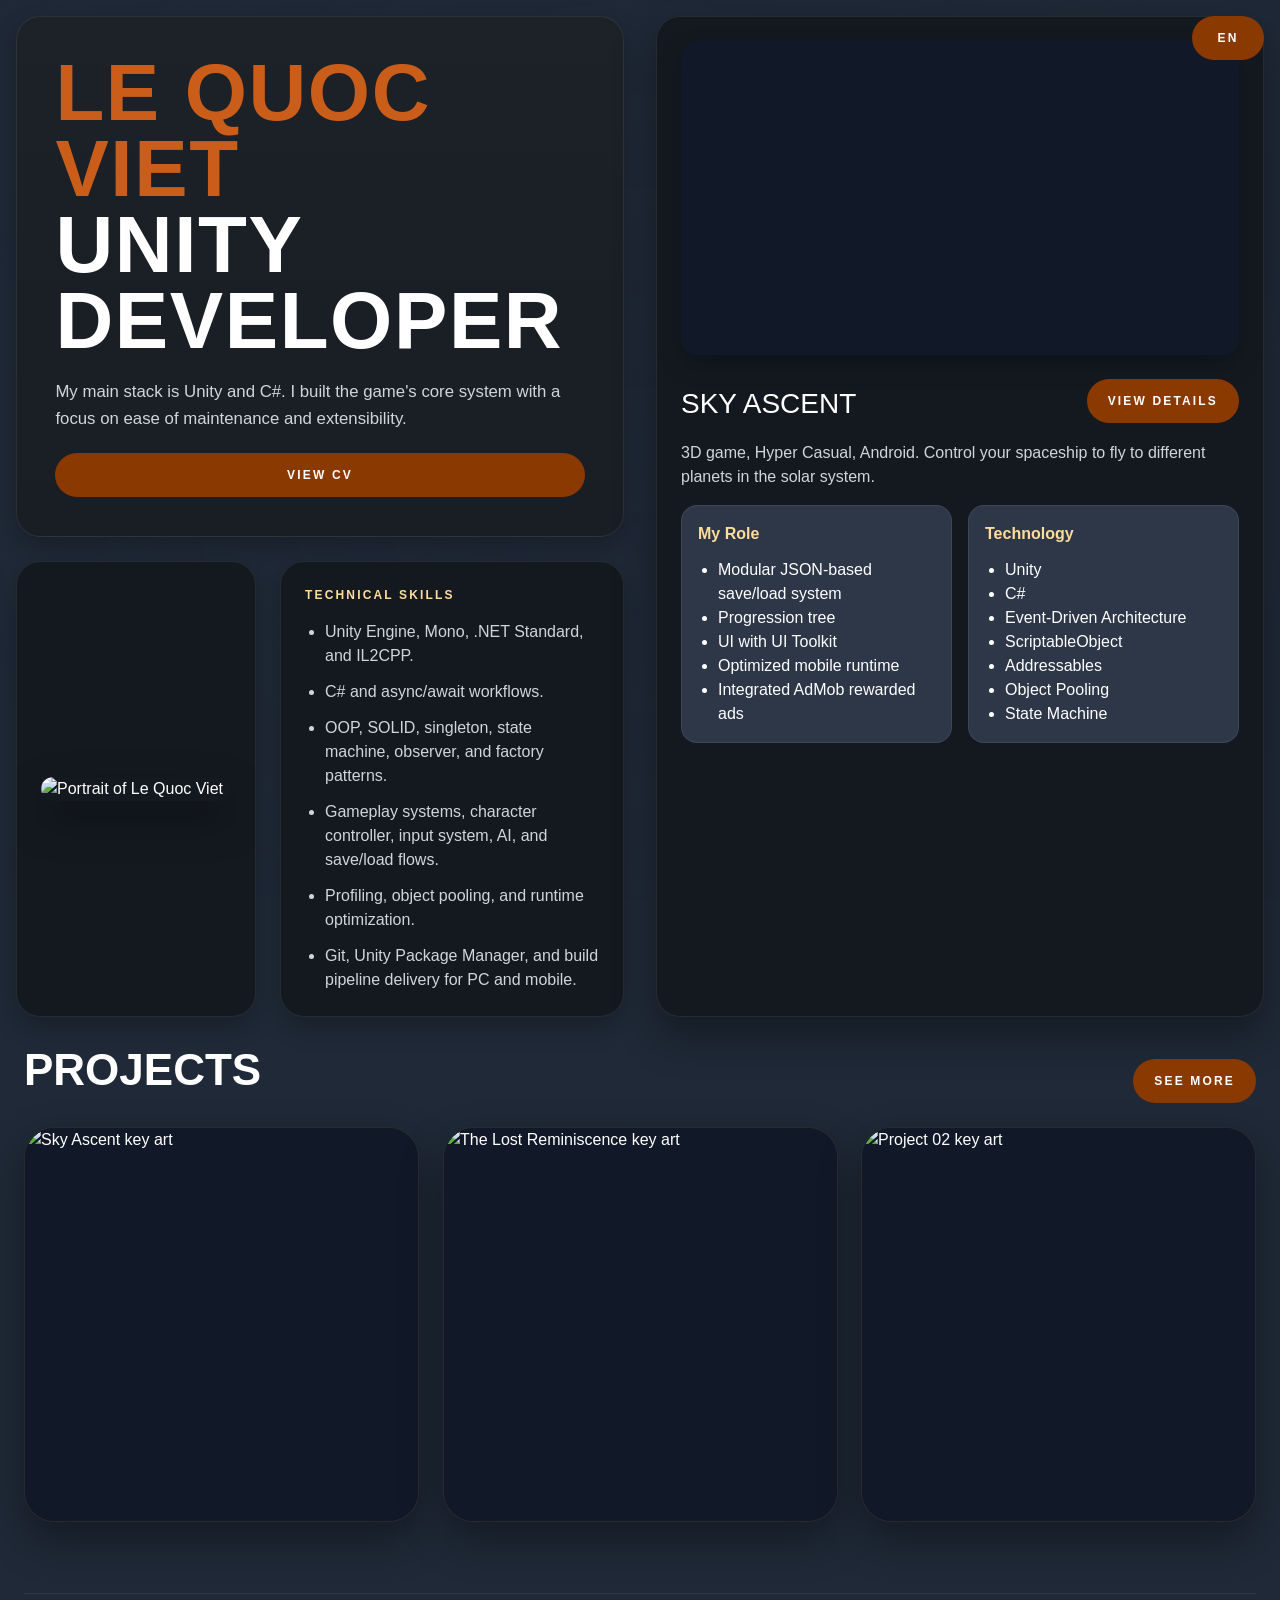
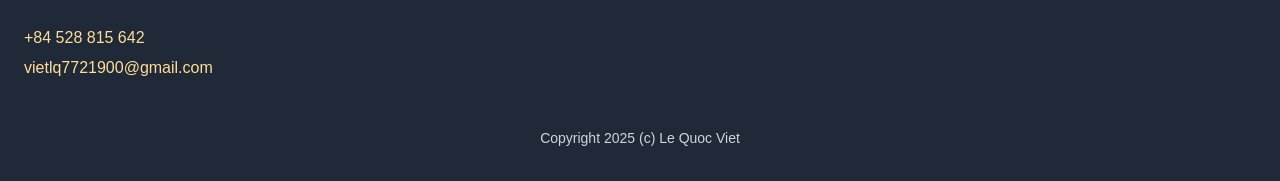
==== index.html @ c5b2049c "fix" ====
<!DOCTYPE html>
<html lang="en">
<head>
    <meta charset="UTF-8">
    <meta name="viewport" content="width=device-width, initial-scale=1.0">
    <meta
        name="description"
        content="Portfolio of Le Quoc Viet, a game developer focused on Unity gameplay systems, UI workflows, and performance optimization."
    >
    <title>Le Quoc Viet | Game Developer</title>
    <link href="./CSS/Index_css/body.css" rel="stylesheet">
    <link href="./CSS/Index_css/hero.css" rel="stylesheet">
    <link href="./CSS/Index_css/about.css" rel="stylesheet">
    <link href="./CSS/Index_css/project.css" rel="stylesheet">
    <link href="./CSS/Index_css/skill.css" rel="stylesheet">
    <script src="data/site-i18n.js" defer></script>
    <script src="data/project-data.js" defer></script>
    <script src="script.js" defer></script>
</head>
<body>
    <div class="language-switcher">
        <button
            id="language-toggle"
            class="btn-lang"
            type="button"
            data-i18n-attr="aria-label:language.switcher"
        >EN</button>
    </div>

    <main>
        <section id="hero" class="hero" aria-labelledby="hero-title">
            <div id="about" class="hero-content_1">
                <div class="hero-panel hero-panel--intro">
<!--                    <p class="section-label" data-i18n="hero.label">Portfolio</p>-->
                    <h1 id="hero-title" class="hero-title">
                        <span class="hero-name">Le Quoc Viet</span>
                        <span class="hero-role" data-i18n="hero.role">Unity Developer</span>
                    </h1>
                    <p class="hero-summary" data-i18n="about.description">Full stack game developer with Unity and C#.</p>
                    <a
                        class="btn-cv"
                        href="https://drive.google.com/file/d/1YkVPWnd_HZ5ChdLBRm-S3GAMu5Cd_nYd/view?usp=drive_link"
                        target="_blank"
                        rel="noopener noreferrer"
                        data-i18n="buttons.viewCv"
                    >
                        View CV
                    </a>
                </div>

                <div class="hero-panel hero-panel--placeholder">
                    <div class="hero-about-panel">
                        <div class="about-image">
                            <img
                                src="https://res.cloudinary.com/dfzck0syr/image/upload/v1755538359/Viet_A_01_kojxnv.jpg"
                                alt="Portrait of Le Quoc Viet"
                                class="profile-img"
                                loading="lazy"
                                data-i18n-attr="alt:about.portraitAlt"
                            >
                        </div>

                        <aside class="skills-grid" aria-labelledby="technical-skills-title">
                            <div class="skill-card">
                                <h2 id="technical-skills-title" class="skill-title" data-i18n="sections.technicalSkills">Technical Skills</h2>
                                <ul class="skill-list" data-i18n-list="about.skills"></ul>
                            </div>
                        </aside>
                    </div>
                </div>
            </div>

            <div class="hero-content_2">
                <article
                    class="featured-project"
                    aria-labelledby="featured-project-title"
                    data-project-entry
                >
                    <div class="popup-content">
                        <iframe
                            class="Preview-video"
                            title="Featured project gameplay preview"
                            src="about:blank"
                            loading="lazy"
                            allow="accelerometer; autoplay; clipboard-write; encrypted-media; gyroscope; picture-in-picture"
                            referrerpolicy="strict-origin-when-cross-origin"
                            allowfullscreen
                        ></iframe>

                        <div class="popup-content-body">
                            <div class="featured-project-heading">
                                <div>
<!--                                    <p class="section-label" data-i18n="featured.label">Featured Project</p>-->
                                    <h2 id="featured-project-title"></h2>
                                </div>
                                <button
                                    class="btn-project-detail js-open-project-popup"
                                    type="button"
                                    aria-controls="project-popup"
                                    data-i18n="buttons.viewDetails"
                                >
                                    View Details
                                </button>
                            </div>

                            <p class="featured-project-summary"></p>

                            <div class="popup-content-grid">
                                <section class="popup-content-section" aria-labelledby="featured-role-title">
                                    <h3 id="featured-role-title" data-i18n="labels.myRole">My Role</h3>
                                    <ul class="featured-project-role"></ul>
                                </section>

                                <section class="popup-content-section" aria-labelledby="featured-tech-title">
                                    <h3 id="featured-tech-title" data-i18n="labels.technology">Technology</h3>
                                    <ul class="featured-project-tech"></ul>
                                </section>
                            </div>
                        </div>
                    </div>
                </article>
            </div>
        </section>

        <section id="projects" class="projects" aria-labelledby="projects-title">
            <div class="projects-header">
                <div>
<!--                    <p class="section-label" data-i18n="sections.selectedWork">Selected Work</p>-->
                    <h2 id="projects-title" class="projects-title" data-i18n="sections.projects">Projects</h2>
                </div>
                <a class="btn-project-detail btn-see-more" href="projects.html" data-i18n="buttons.seeMore">See More</a>
            </div>

            <div class="projects-container">
                <article
                    class="project-card"
                    data-project-entry
                    data-project-id="Sky Ascent"
                    tabindex="0"
                    role="button"
                    aria-controls="project-popup"
                    aria-haspopup="dialog"
                >
                    <div class="project-card-media">
                        <img class="project-cover" src="" alt="" loading="lazy">
                    </div>

                    <div class="project-card-content">
                        <h3 class="project-name"></h3>
                        <p class="project-description"></p>
                    </div>
                </article>

                <article
                        class="project-card"
                        data-project-entry
                        data-project-id="the-lost-reminiscence"
                        tabindex="0"
                        role="button"
                        aria-controls="project-popup"
                        aria-haspopup="dialog"
                >
                    <div class="project-card-media">
                        <img class="project-cover" src="" alt="" loading="lazy">
                    </div>

                    <div class="project-card-content">
                        <h3 class="project-name"></h3>
                        <p class="project-description"></p>
                    </div>
                </article>
                
                <article
                    class="project-card"
                    data-project-entry
                    data-project-id="project-02"
                    tabindex="0"
                    role="button"
                    aria-controls="project-popup"
                    aria-haspopup="dialog"
                >
                    <div class="project-card-media">
                        <img class="project-cover" src="" alt="" loading="lazy">
                    </div>

                    <div class="project-card-content">
                        <h3 class="project-name"></h3>
                        <p class="project-description"></p>
                    </div>
                </article>
            </div>
        </section>

    </main>

    <div id="project-popup" class="popup-overlay" hidden>
        <div class="popup-box" role="dialog" aria-modal="true" aria-hidden="true" aria-labelledby="popup-title">
            <div class="popup-header">
                <div>
<!--                    <p class="popup-kicker">Game View</p>-->
                    <h2 id="popup-title" class="popup-title" data-i18n="popup.title">Project Details</h2>
                </div>
                <div class="popup-actions">
                    <button
                        class="btn-close"
                        type="button"
                        aria-label="Close project details"
                        data-i18n-attr="aria-label:popup.closeLabel"
                    >&times;</button>
                </div>
            </div>

            <div class="popup-layout">
                <section class="popup-main">
                    <div class="popup-stage">
                        <div class="popup-video-wrapper">
                            <iframe
                                class="popup-video"
                                title="Project gameplay preview"
                                src="about:blank"
                                allow="autoplay; encrypted-media; picture-in-picture"
                                referrerpolicy="strict-origin-when-cross-origin"
                                allowfullscreen
                            ></iframe>
                        </div>
                        <img class="popup-stage-image" src="" alt="" hidden>
                    </div>

                    <div
                        class="popup-thumbnails"
                        aria-label="Project media gallery"
                        data-i18n-attr="aria-label:popup.galleryLabel"
                    ></div>

                    <div class="popup-info">
                        <section class="info-box" aria-labelledby="popup-description-title">
                            <h3 id="popup-description-title" data-i18n="labels.overview">OVERVIEW</h3>
                            <p class="popup-desc"></p>
                        </section>

                        <section class="info-box" aria-labelledby="popup-technical-title">
                            <h3 id="popup-technical-title" data-i18n="labels.technology">TECHNOLOGY</h3>
                            <ul class="popup-tech"></ul>
                        </section>

                        <section class="info-box" aria-labelledby="popup-role-title">
                            <h3 id="popup-role-title" data-i18n="labels.myRole">MY ROLE</h3>
                            <ul class="popup-role"></ul>
                        </section>
                    </div>
                </section>

                <aside class="popup-sidebar">
<!--                    <img class="popup-cover" src="" alt="">-->
                    <p class="popup-summary"></p>

                    <dl class="popup-meta">
                        <div class="popup-meta-row" data-meta-row="review">
                            <dt data-i18n="labels.review">Review</dt>
                            <dd class="popup-review"></dd>
                        </div>
                        <div class="popup-meta-row" data-meta-row="release">
                            <dt data-i18n="labels.release">Release</dt>
                            <dd class="popup-release"></dd>
                        </div>
                        <div class="popup-meta-row" data-meta-row="developer">
                            <dt data-i18n="labels.developer">Developer</dt>
                            <dd class="popup-developer"></dd>
                        </div>
                        <div class="popup-meta-row" data-meta-row="publisher">
                            <dt data-i18n="labels.publisher">Publisher</dt>
                            <dd class="popup-publisher"></dd>
                        </div>
                    </dl>

                    <div class="popup-tags-block">
                        <p class="popup-tags-title" data-i18n="labels.popularTags">Popular Tags</p>
                        <div class="popup-tags"></div>
                    </div>

                    <div class="popup-links">
                        <a
                            class="btn-github popup-github-link"
                            href=""
                            target="_blank"
                            rel="noopener noreferrer"
                            data-i18n="buttons.github"
                        >GitHub</a>
                        <a
                            class="btn-download popup-download-link"
                            href=""
                            target="_blank"
                            rel="noopener noreferrer"
                            data-i18n="buttons.download"
                            hidden
                        >Download</a>
                    </div>
                </aside>
            </div>
        </div>
    </div>

    <footer id="footer" class="footer">
        <div class="footer-inner">
            <div class="footer-contact">
<!--                <h2 class="footer-title" data-i18n="sections.contact">Contact</h2>-->
                <a class="footer-link" href="tel:+84528815642">+84 528 815 642</a>
<!--                <p class="footer-info" data-i18n="footer.country">Viet Nam</p>-->
                <a class="footer-link" href="mailto:vietlq7721900@gmail.com">vietlq7721900@gmail.com</a>
            </div>

            <nav class="footer-links" aria-label="Footer links">
<!--                <a class="footer-link" href="#about" data-i18n="footer.about">About</a>-->
<!--                <a class="footer-link" href="#projects" data-i18n="footer.projects">Projects</a>-->
<!--                <a class="footer-link" href="mailto:vietlq7721900@gmail.com" data-i18n="footer.email">Email</a>-->
            </nav>
        </div>
    </footer>

    <div class="copyright" data-i18n="footer.copyright">Copyright 2025 (c) Le Quoc Viet</div>
</body>
</html>
---- CSS/Index_css/body.css ----
:root {
  --bg: #1f2937;
  --surface: #141920;
  --surface-elevated: #2d3748;
  --surface-border: rgba(255, 255, 255, 0.08);
  --text: #ffffff;
  --muted: #d1d5db;
  --accent: #c95d19;
  --accent-strong: #8a3900;
  --accent-soft: #ffdd99;
  --shadow-lg: 0 18px 40px rgba(0, 0, 0, 0.35);
  --shadow-sm: 0 10px 24px rgba(0, 0, 0, 0.22);
  --radius-lg: 24px;
  --radius-md: 16px;
  --max-width: 1920px;
}

*,
*::before,
*::after {
  box-sizing: border-box;
}

html {
  scroll-behavior: smooth;
}

body {
  position: relative;
  isolation: isolate;
  margin: 0;
  min-height: 100vh;
  background-color: var(--bg);
  color: var(--text);
  font-family: Arial, sans-serif;
  line-height: 1.5;
}

body::before,
body::after {
  content: "";
  position: fixed;
  inset: 0;
  pointer-events: none;
}

body::before {
  z-index: -2;
  background-image: url("https://res.cloudinary.com/dfzck0syr/image/upload/v1773413646/Unity_logo_animated_k2gelh.gif");
  background-repeat: no-repeat;
  background-position: center center;
  background-size: 80%;
  opacity: 0.15;
}

body::after {
  z-index: -1;
  background:
    radial-gradient(circle at center, rgba(31, 41, 55, 0.2), rgba(31, 41, 55, 0.82)),
    rgba(31, 41, 55, 0.68);
}

body.body-lock {
  overflow: hidden;
}

main {
  display: block;
}

img,
iframe {
  display: block;
  max-width: 100%;
}

a {
  color: inherit;
}

button,
a {
  font: inherit;
}

.section-label {
  margin: 0;
  color: var(--accent-soft);
  font-size: 0.75rem;
  font-weight: 700;
  letter-spacing: 0.18em;
  text-transform: uppercase;
}

.btn-cv,
.btn-project-detail,
.btn-github,
.btn-download,
.btn-lang,
.btn-close {
  display: inline-flex;
  align-items: center;
  justify-content: center;
  min-height: 44px;
  padding: 0.75rem 1.25rem;
  border: 1px solid transparent;
  border-radius: 999px;
  background-color: var(--accent-strong);
  color: var(--text);
  cursor: pointer;
  text-decoration: none;
  font-size: 0.75rem;
  font-weight: 700;
  letter-spacing: 0.18em;
  text-transform: uppercase;
  transition: background-color 0.2s ease, border-color 0.2s ease, box-shadow 0.2s ease, transform 0.2s ease;
}

.btn-close {
  min-width: 44px;
  width: 44px;
  padding: 0;
  border-radius: 50%;
  font-size: 1.25rem;
  line-height: 1;
  letter-spacing: 0;
}

.btn-cv:hover,
.btn-project-detail:hover,
.btn-github:hover,
.btn-download:hover,
.btn-lang:hover,
.btn-close:hover {
  background-color: #000000;
  box-shadow: 0 0 0 3px rgba(255, 255, 255, 0.15);
  transform: translateY(-1px);
}

.btn-cv:focus-visible,
.btn-project-detail:focus-visible,
.btn-github:focus-visible,
.btn-download:focus-visible,
.btn-lang:focus-visible,
.btn-close:focus-visible,
.footer-link:focus-visible {
  outline: none;
  box-shadow: 0 0 0 3px rgba(255, 221, 153, 0.35);
}

.language-switcher {
  position: fixed;
  top: 1rem;
  right: 1rem;
  z-index: 1200;
  display: flex;
  gap: 0.5rem;
  transition: transform 0.22s ease, opacity 0.22s ease;
}

.page-back-home {
  position: fixed;
  top: 1rem;
  left: 1rem;
  z-index: 1200;
  display: flex;
  transition: transform 0.22s ease, opacity 0.22s ease;
}

.btn-lang {
  min-width: 72px;
  padding-inline: 1rem;
}

.btn-back-home {
  min-width: auto;
  width: auto;
  padding: 0.75rem 1rem;
  font-size: 0.75rem;
  line-height: 1;
}

.utility-bar-hidden .language-switcher,
.utility-bar-hidden .page-back-home {
  opacity: 0;
  transform: translateY(-140%);
  pointer-events: none;
}

.footer {
  padding: 0 1.5rem 2rem;
}

.footer-inner {
  max-width: var(--max-width);
  margin: 0 auto;
  padding: 2rem 0 1rem;
  display: flex;
  justify-content: space-between;
  align-items: flex-start;
  gap: 2rem;
  border-top: 1px solid var(--surface-border);
}

.footer-contact {
  display: grid;
  gap: 0.35rem;
}

.footer-title {
  margin: 0 0 0.5rem;
  font-size: 1.25rem;
  text-transform: uppercase;
}

.footer-info {
  margin: 0;
  color: var(--muted);
}

.footer-links {
  display: flex;
  flex-wrap: wrap;
  gap: 1rem;
  align-items: center;
}

.footer-link {
  color: var(--accent-soft);
  text-decoration: none;
}

.footer-link:hover {
  color: var(--text);
}

.copyright {
  padding: 0 1.5rem 2rem;
  text-align: center;
  color: var(--muted);
  font-size: 0.875rem;
}

@media (max-width: 768px) {
  .language-switcher {
    top: 0.75rem;
    right: 0.75rem;
  }

  .page-back-home {
    top: 0.75rem;
    left: 0.75rem;
  }

  .btn-lang {
    min-width: 60px;
    min-height: 40px;
    padding-inline: 0.85rem;
  }

  .btn-back-home {
    min-width: 40px;
    width: auto;
    min-height: 40px;
  }

  .footer {
    padding: 0 1rem 1.5rem;
  }

  .footer-inner {
    flex-direction: column;
    gap: 1.5rem;
  }

  .footer-links {
    gap: 0.75rem;
  }

  .copyright {
    padding: 0 1rem 1.5rem;
  }
}
---- CSS/Index_css/hero.css ----
.hero {
  max-width: var(--max-width);
  margin: 0 auto;
  padding: 1rem 1rem 1rem;
  display: grid;
  grid-template-columns: repeat(2, minmax(0, 1fr));
  gap: 2rem;
  align-items: stretch;
}

.hero-content_1 {
  display: grid;
  grid-template-rows: auto minmax(0, 1fr);
  gap: 1.5rem;
  min-width: 0;
  min-height: clamp(34rem, 72vh, 48rem);
}

.hero-panel {
  display: grid;
  align-content: center;
  gap: 1.25rem;
  padding: clamp(1.5rem, 3vw, 2.5rem);
  border: 1px solid var(--surface-border);
  border-radius: var(--radius-lg);
  background:
    linear-gradient(180deg, rgba(255, 255, 255, 0.04), rgba(255, 255, 255, 0.02)),
    var(--surface);
  box-shadow: var(--shadow-sm);
}

.hero-panel--placeholder {
  display: block;
  padding: 0;
  border: 0;
  background: none;
  box-shadow: none;
  min-height: 0;
}

.hero-about-panel {
  display: grid;
  grid-template-columns: minmax(180px, 240px) minmax(0, 1fr);
  gap: 1.5rem;
  height: 100%;
}

.hero-about-panel .about-image,
.hero-about-panel .skill-card {
  height: 100%;
}

.hero-about-panel .skills-grid {
  min-width: 0;
}

.hero-about-panel .profile-img {
  width: min(100%, 220px);
}

.hero-title {
  margin: 0;
  font-size: clamp(3rem, 7vw, 5rem);
  line-height: 0.95;
  letter-spacing: 0.02em;
  text-transform: uppercase;
}


.hero-name {
  display: block;
  color: var(--accent);
}

.hero-summary {
  margin: 0;
  max-width: none;
  color: var(--muted);
  font-size: 1.05rem;
  line-height: 1.6;
}

.hero-content_2 {
  display: flex;
  min-width: 0;
}

.featured-project {
  width: 100%;
  overflow: hidden;
  border: 1px solid var(--surface-border);
  border-radius: var(--radius-lg);
  background-color: var(--surface);
  box-shadow: var(--shadow-lg);
}

.page-content_01 {
  
  margin: 0;
  aspect-ratio: 16 / 10;
  background-color: #111827;
}

.page-content_01-image {
  width: 100%;
  height: 100%;
  object-fit: cover;
}

.popup-content {
  display: grid;
  gap: 1.5rem;
  padding: 1.5rem;
}

.Preview-video,
.featured-project-cover {
  width: 100%;
  aspect-ratio: 16 / 9;
}

.Preview-video {
  border: 0;
  border-radius: var(--radius-md);
  box-shadow: var(--shadow-sm);
  background-color: #111827;
}

.featured-project-cover {
  object-fit: cover;
  border-radius: var(--radius-md);
  box-shadow: var(--shadow-sm);
  background-color: #111827;
}

.popup-content-body {
  display: grid;
  gap: 1rem;
}

.featured-project-heading {
  display: flex;
  justify-content: space-between;
  align-items: flex-start;
  gap: 1rem;
}

.popup-content-body h2 {
  margin: 0.25rem 0 0;
  font-size: 1.75rem;
  font-weight: 400;
  color: var(--text);
  text-transform: uppercase;
}

.popup-content-body > p {
  margin: 0;
  color: var(--muted);
}

.popup-content-grid {
  display: grid;
  grid-template-columns: repeat(2, minmax(0, 1fr));
  gap: 1rem;
}

.popup-content-section {
  display: grid;
  gap: 0.75rem;
  padding: 1rem;
  border: 1px solid var(--surface-border);
  border-radius: var(--radius-md);
  background-color: var(--surface-elevated);
}

.popup-content-section h3 {
  margin: 0;
  color: var(--accent-soft);
  font-size: 1rem;
}

.popup-content-section ul {
  margin: 0;
  padding-left: 1.25rem;
}

.popup-content-section li {
  margin: 0;
}

@media (max-width: 960px) {
  .hero {
    grid-template-columns: 1fr;
    padding-top: 3rem;
  }

  .hero-content_1 {
    min-height: clamp(30rem, 65vh, 42rem);
  }

  .hero-about-panel {
    grid-template-columns: minmax(180px, 240px) minmax(0, 1fr);
  }

  .popup-content-grid {
    grid-template-columns: 1fr;
  }

  .featured-project-heading {
    flex-direction: column;
    align-items: flex-start;
  }
}

@media (max-width: 640px) {
  .hero {
    padding: 2.5rem 1rem 2rem;
  }

  .hero-content_1 {
    grid-template-rows: auto auto;
    min-height: auto;
  }

  .hero-about-panel {
    grid-template-columns: 1fr;
  }

  .hero-about-panel .about-image {
    min-height: 0;
  }

  .hero-panel {
    padding: 1.5rem;
  }

  .hero-title {
    font-size: clamp(2.5rem, 12vw, 3.75rem);
  }

  .popup-content {
    padding: 1rem;
  }
}
---- CSS/Index_css/about.css ----
.about {
  padding: 0 1.5rem 4rem;
}

.about-container {
  max-width: var(--max-width);
  margin: 0 auto;
  display: grid;
  grid-template-columns: minmax(0, 1.2fr) minmax(260px, 340px) minmax(280px, 360px);
  gap: 2rem;
  align-items: stretch;
}

.about-text,
.about-image {
  display: grid;
  gap: 1rem;
  padding: 1.5rem;
  border: 1px solid var(--surface-border);
  border-radius: var(--radius-lg);
  background-color: var(--surface);
  box-shadow: var(--shadow-sm);
}

.about-title {
  margin: 0;
  font-size: clamp(2rem, 4vw, 2.75rem);
  text-transform: uppercase;
}

.about-description {
  margin: 0;
  color: var(--muted);
  font-size: 1.05rem;
}

.about-image {
  place-items: center;
  align-content: center;
}

.profile-img {
  width: min(100%, 280px);
  max-height: 320px;
  object-fit: cover;
  border-radius: var(--radius-lg);
  box-shadow: var(--shadow-lg);
}

@media (max-width: 1050px) {
  .about-container {
    grid-template-columns: minmax(0, 1fr) minmax(260px, 320px);
  }

  .skills-grid {
    grid-column: 1 / -1;
  }
}

@media (max-width: 768px) {
  .about {
    padding: 0 1rem 3rem;
  }

  .about-container {
    grid-template-columns: 1fr;
  }
}
---- CSS/Index_css/project.css ----
.projects {
  padding: 0 1.5rem 4.5rem;
}

.projects-header {
  max-width: var(--max-width);
  margin: 0 auto 1.5rem;
  display: flex;
  justify-content: space-between;
  align-items: flex-end;
  gap: 1rem;
}

.projects-title {
  margin: 0.25rem 0 0;
  font-size: clamp(2rem, 4vw, 2.75rem);
  text-transform: uppercase;
}

.projects-container {
  max-width: var(--max-width);
  margin: 0 auto;
  display: grid;
  grid-template-columns: repeat(3, minmax(0, 1fr));
  gap: 1.5rem;
}

.project-card {
  display: flex;
  flex-direction: column;
  position: relative;
  aspect-ratio: 1 / 1;
  align-self: start;
  overflow: hidden;
  border: 1px solid var(--surface-border);
  border-radius: 30px;
  background-color: var(--surface);
  box-shadow: var(--shadow-lg);
  cursor: pointer;
  transform-origin: center center;
  backface-visibility: hidden;
  will-change: transform, box-shadow;
  transition: transform 0.22s ease, box-shadow 0.22s ease, border-color 0.22s ease;
}

.project-card:hover,
.project-card:focus-visible,
.project-card:focus-within {
  z-index: 2;
  transform: translateY(-6px) scale(1.02);
  border-color: rgba(255, 255, 255, 0.2);
  box-shadow:
    0 22px 45px rgba(0, 0, 0, 0.42),
    0 0 0 1px rgba(255, 255, 255, 0.18),
    0 0 28px rgba(255, 255, 255, 0.18);
}

.project-card-media {
  flex: 1;
  min-height: 0;
  overflow: hidden;
  border-radius: inherit;
  background-color: #111827;
}

.project-cover {
  display: block;
  width: 100%;
  height: 100%;
  object-fit: cover;
  border-radius: inherit;
  transition: transform 0.28s ease;
}

.project-card-content {
  display: flex;
  flex-direction: column;
  gap: 0.85rem;
  min-height: 0;
  padding: 1rem;
  flex: 1;
}

.project-name {
  margin: 0;
  font-size: clamp(1rem, 1.2vw, 1.2rem);
  color: var(--text);
  font-weight: 400;
  text-transform: uppercase;
}

.project-description {
  margin: 0;
  color: var(--muted);
  line-height: 1.45;
}

.btn-see-more {
  flex-shrink: 0;
}

.popup-overlay[hidden] {
  display: none;
}

.popup-overlay {
  position: fixed;
  inset: 0;
  z-index: 1400;
  display: grid;
  place-items: center;
  padding: 1rem;
  background:
    linear-gradient(180deg, rgba(7, 12, 18, 0.72), rgba(7, 12, 18, 0.92)),
    rgba(15, 23, 42, 0.84);
  backdrop-filter: blur(10px);
}

.popup-box {
  width: min(100%, 1280px);
  max-height: calc(100vh - 2rem);
  overflow: auto;
  padding: 1.25rem;
  border: 1px solid rgba(126, 168, 198, 0.16);
  border-radius: 22px;
  background:
    radial-gradient(circle at top left, rgba(92, 127, 163, 0.24), transparent 32%),
    linear-gradient(180deg, #213044 0%, #18212f 100%);
  box-shadow: 0 28px 60px rgba(0, 0, 0, 0.45);
}

.popup-header {
  display: flex;
  justify-content: space-between;
  align-items: center;
  gap: 1rem;
  margin-bottom: 0.5rem;
}

.popup-kicker {
  margin: 0 0 0.25rem;
  color: #6bb7ff;
  font-size: 0.72rem;
  font-weight: 700;
  letter-spacing: 0.18em;
  text-transform: uppercase;
}

.popup-title {
  margin: 0;
  color: var(--text);
  font-size: 1.75rem;
  font-weight: 400;
  text-transform: uppercase;
}

.popup-actions {
  display: flex;
  align-items: center;
  gap: 0.5rem;
}

.popup-github-link {
  align-self: flex-start;
}

.popup-links {
  display: flex;
  flex-wrap: wrap;
  gap: 0.75rem;
}

.popup-download-link {
  align-self: flex-start;
}

.popup-layout {
  display: grid;
  grid-template-columns: minmax(0, 2.25fr) minmax(300px, 0.95fr);
  grid-template-areas:
    "stage sidebar"
    "thumbnails sidebar"
    "info sidebar";
  gap: 1.25rem;
}

.popup-main {
  display: contents;
}

.popup-stage {
  grid-area: stage;
  position: relative;
  overflow: hidden;
  aspect-ratio: 16 / 9;
  border: 1px solid rgba(126, 168, 198, 0.14);
  border-radius: 14px;
  background: #0d141d;
  box-shadow: inset 0 1px 0 rgba(255, 255, 255, 0.04);
}

.popup-video-wrapper,
.popup-stage-image {
  width: 100%;
  height: 100%;
}

.popup-stage-image {
  object-fit: cover;
  background: #0d141d;
}

.popup-stage-image[hidden] {
  display: none !important;
}

.popup-video-wrapper[hidden] {
  display: none;
}

.popup-thumbnails {
  grid-area: thumbnails;
  display: grid;
  grid-auto-flow: column;
  grid-auto-columns: minmax(132px, 168px);
  gap: 0.75rem;
  overflow-x: auto;
  overflow-y: hidden;
  padding-bottom: 0.5rem;
  scrollbar-width: thin;
  scrollbar-color: rgba(73, 116, 158, 0.95) rgba(11, 20, 31, 0.45);
}

.popup-thumbnails::-webkit-scrollbar {
  height: 10px;
}

.popup-thumbnails::-webkit-scrollbar-track {
  background: rgba(11, 20, 31, 0.45);
  border-radius: 999px;
}

.popup-thumbnails::-webkit-scrollbar-thumb {
  background: linear-gradient(180deg, rgba(73, 116, 158, 0.98), rgba(45, 77, 110, 0.98));
  border-radius: 999px;
}

.popup-thumbnail {
  position: relative;
  overflow: hidden;
  aspect-ratio: 16 / 9;
  min-height: 0;
  padding: 0;
  border: 1px solid rgba(126, 168, 198, 0.14);
  border-radius: 10px;
  background: #111b26;
  cursor: pointer;
  text-align: left;
  transition: transform 0.2s ease, border-color 0.2s ease, box-shadow 0.2s ease;
}

.popup-thumbnail:hover,
.popup-thumbnail.is-active {
  transform: translateY(-2px);
  border-color: rgba(107, 183, 255, 0.5);
  box-shadow: 0 10px 24px rgba(0, 0, 0, 0.3);
}

.popup-thumbnail img {
  width: 100%;
  height: 100%;
  object-fit: cover;
  opacity: 0.78;
}

.popup-info {
  grid-area: info;
  display: grid;
  grid-template-columns: repeat(3, minmax(0, 1fr));
  gap: 1rem;
}

.info-box {
  display: grid;
  gap: 0.75rem;
  padding: 1rem;
  border: 1px solid rgba(126, 168, 198, 0.14);
  border-radius: 14px;
  background: linear-gradient(180deg, rgba(8, 15, 23, 0.34), rgba(8, 15, 23, 0.62));
}

.info-box h3 {
  margin: 0;
  color: var(--accent-soft);
  font-size: 0.75rem;
  font-weight: 700;
  letter-spacing: 0.18em;
  text-transform: uppercase;
}

.info-box p {
  margin: 0;
  color: var(--muted);
  font-size: 1.05rem;
}

.info-box ul {
  margin: 0;
  padding-left: 1.1rem;
  display: grid;
  gap: 0.45rem;
  color: var(--muted);
}

.popup-sidebar {
  grid-area: sidebar;
  display: grid;
  align-content: start;
  gap: 1rem;
  padding: 0.25rem;
  min-width: 0;
}

.popup-cover {
  width: 100%;
  aspect-ratio: 16 / 9;
  object-fit: cover;
  border: 1px solid rgba(126, 168, 198, 0.14);
  border-radius: 12px;
  background: #0d141d;
}

.popup-summary {
  margin: 0;
  color: var(--muted);
  font-size: 1.05rem;
  line-height: 1.45;
}

.popup-meta {
  display: grid;
  gap: 0.65rem;
  margin: 0;
  padding: 1rem;
  border: 1px solid rgba(126, 168, 198, 0.14);
  border-radius: 14px;
  background: linear-gradient(180deg, rgba(8, 15, 23, 0.3), rgba(8, 15, 23, 0.58));
}

.popup-meta-row {
  display: grid;
  grid-template-columns: 92px 1fr;
  gap: 0.75rem;
  align-items: start;
}

.popup-meta-row dt {
  margin: 0;
  color: var(--accent-soft);
  font-size: 0.75rem;
  font-weight: 700;
  letter-spacing: 0.18em;
  text-transform: uppercase;
}

.popup-meta-row dd {
  margin: 0;
  color: var(--muted);
  font-weight: 400;
}

.popup-tags-block {
  display: grid;
  gap: 0.75rem;
}

.popup-tags-title {
  margin: 0;
  color: var(--accent-soft);
  font-size: 0.75rem;
  font-weight: 700;
  letter-spacing: 0.18em;
  text-transform: uppercase;
}

.popup-tags {
  display: flex;
  flex-wrap: wrap;
  gap: 0.5rem;
}

.popup-tag {
  padding: 0.35rem 0.65rem;
  border: 1px solid var(--surface-border);
  border-radius: 999px;
  background: var(--surface-elevated);
  color: var(--accent-soft);
  font-size: 0.875rem;
}

.popup-video {
  width: 100%;
  height: 100%;
  border: 0;
}

@media (max-width: 1024px) {
  .projects-container {
    grid-template-columns: repeat(2, minmax(0, 1fr));
  }

  .popup-layout {
    grid-template-columns: 1fr;
    grid-template-areas:
      "stage"
      "thumbnails"
      "sidebar"
      "info";
  }

  .popup-info {
    grid-template-columns: 1fr;
  }
}

@media (max-width: 768px) {
  .projects {
    padding: 0 1rem 4rem;
  }

  .projects-header {
    flex-direction: column;
    align-items: flex-start;
  }

  .projects-container {
    grid-template-columns: 1fr;
  }

  .project-card {
    aspect-ratio: auto;
    transform: none;
  }

  .project-card-media {
    aspect-ratio: 16 / 9;
    flex: 0 0 auto;
  }

  .popup-box {
    padding: 1rem;
  }

  .popup-header {
    flex-direction: column;
    align-items: flex-start;
  }

  .popup-actions {
    align-self: flex-end;
  }

  .popup-thumbnails {
    grid-auto-columns: minmax(132px, 160px);
  }

  .popup-thumbnail {
    min-height: 0;
  }

  .popup-meta-row {
    grid-template-columns: 1fr;
    gap: 0.2rem;
  }
}

@media (hover: hover) {
  .project-card-content {
    position: absolute;
    inset: 0;
    z-index: 1;
    justify-content: flex-end;
    padding: 1.25rem;
    background:
      linear-gradient(180deg, rgba(7, 12, 18, 0.02), rgba(7, 12, 18, 0.14) 40%, rgba(7, 12, 18, 0.94) 100%);
    opacity: 0;
    transform: translateY(1rem);
    pointer-events: none;
    transition: opacity 0.22s ease, transform 0.22s ease;
  }

  .project-card:hover .project-card-content,
  .project-card:focus-visible .project-card-content,
  .project-card:focus-within .project-card-content {
    opacity: 1;
    transform: translateY(0);
    pointer-events: auto;
  }

  .project-card:hover .project-cover,
  .project-card:focus-visible .project-cover,
  .project-card:focus-within .project-cover {
    transform: scale(1.04);
  }
}
---- CSS/Index_css/skill.css ----
.skills-grid {
  display: grid;
  gap: 1rem;
}

.skill-card {
  display: grid;
  align-content: start;
  gap: 1rem;
  padding: 1.5rem;
  border: 1px solid var(--surface-border);
  border-radius: var(--radius-lg);
  background-color: var(--surface);
  box-shadow: var(--shadow-sm);
}

.skill-title {
  margin: 0;
  color: var(--accent-soft);
  font-size: 0.75rem;
  font-weight: 700;
  letter-spacing: 0.18em;
  text-transform: uppercase;
}

.skill-list {
  margin: 0;
  padding-left: 1.25rem;
  display: grid;
  gap: 0.75rem;
}

.skill-list li {
  color: var(--muted);
}
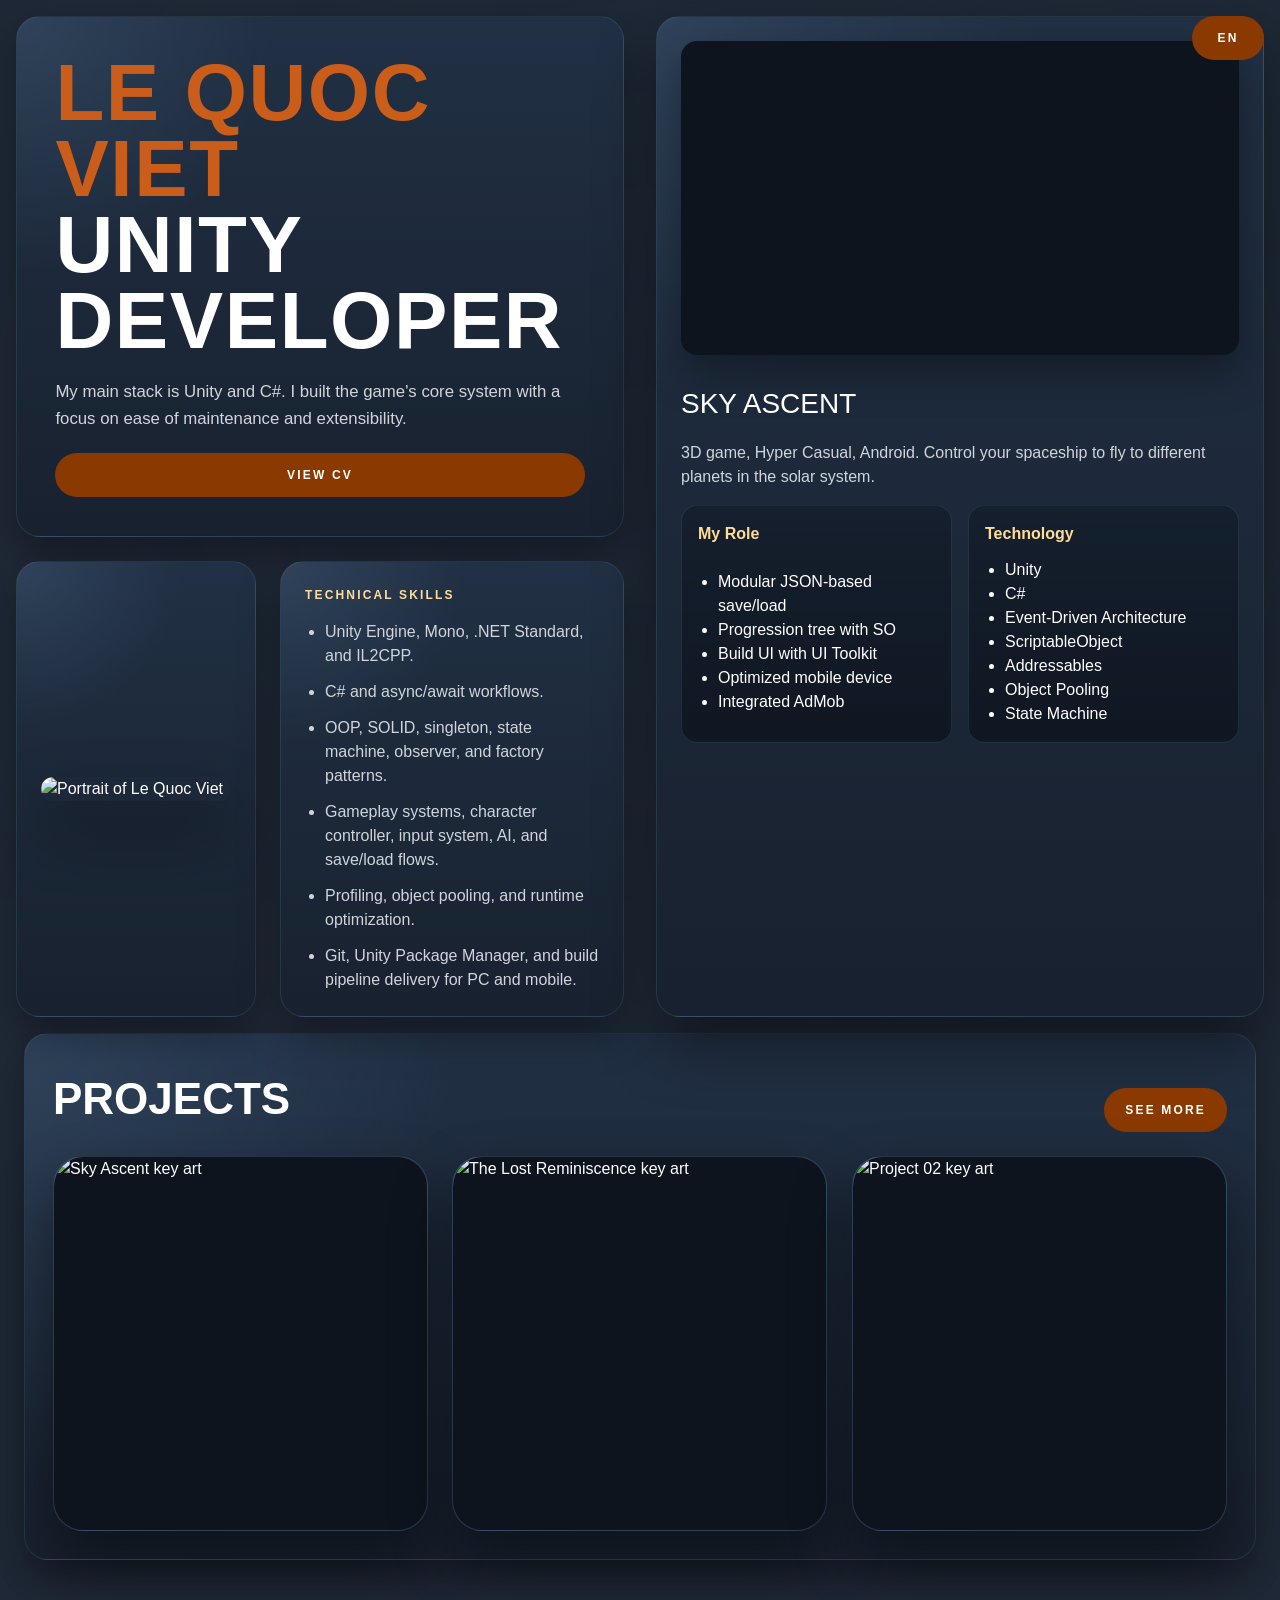
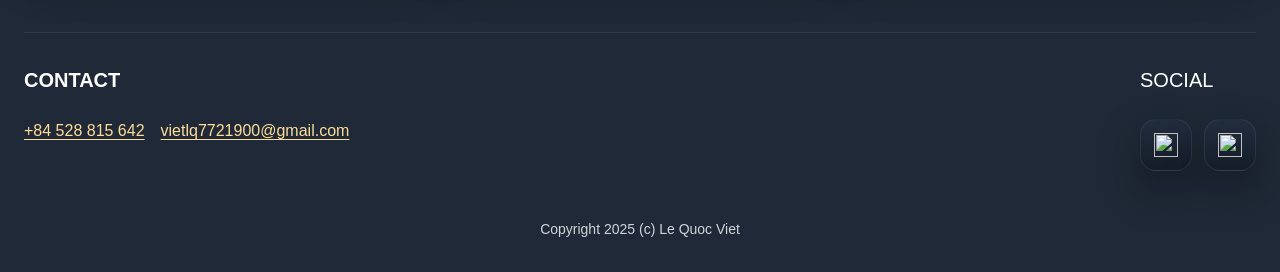
==== commit 9813b81f: "FIX" ====
--- a/index.html
+++ b/index.html
@@ -15,6 +15,7 @@
     <link href="./CSS/Index_css/skill.css" rel="stylesheet">
     <script src="data/site-i18n.js" defer></script>
     <script src="data/project-data.js" defer></script>
+    <script src="data/footer-links.js" defer></script>
     <script src="script.js" defer></script>
 </head>
 <body>
@@ -23,6 +24,7 @@
             id="language-toggle"
             class="btn-lang"
             type="button"
+            data-language-toggle
             data-i18n-attr="aria-label:language.switcher"
         >EN</button>
     </div>
@@ -75,6 +77,10 @@
                     class="featured-project"
                     aria-labelledby="featured-project-title"
                     data-project-entry
+                    tabindex="0"
+                    role="button"
+                    aria-controls="project-popup"
+                    aria-haspopup="dialog"
                 >
                     <div class="popup-content">
                         <iframe
@@ -93,14 +99,6 @@
 <!--                                    <p class="section-label" data-i18n="featured.label">Featured Project</p>-->
                                     <h2 id="featured-project-title"></h2>
                                 </div>
-                                <button
-                                    class="btn-project-detail js-open-project-popup"
-                                    type="button"
-                                    aria-controls="project-popup"
-                                    data-i18n="buttons.viewDetails"
-                                >
-                                    View Details
-                                </button>
                             </div>
 
                             <p class="featured-project-summary"></p>
@@ -123,35 +121,36 @@
         </section>
 
         <section id="projects" class="projects" aria-labelledby="projects-title">
-            <div class="projects-header">
-                <div>
+            <div class="projects-shell">
+                <div class="projects-header">
+                    <div>
 <!--                    <p class="section-label" data-i18n="sections.selectedWork">Selected Work</p>-->
-                    <h2 id="projects-title" class="projects-title" data-i18n="sections.projects">Projects</h2>
-                </div>
-                <a class="btn-project-detail btn-see-more" href="projects.html" data-i18n="buttons.seeMore">See More</a>
-            </div>
-
-            <div class="projects-container">
-                <article
-                    class="project-card"
-                    data-project-entry
-                    data-project-id="Sky Ascent"
-                    tabindex="0"
-                    role="button"
-                    aria-controls="project-popup"
-                    aria-haspopup="dialog"
-                >
-                    <div class="project-card-media">
-                        <img class="project-cover" src="" alt="" loading="lazy">
-                    </div>
-
-                    <div class="project-card-content">
-                        <h3 class="project-name"></h3>
-                        <p class="project-description"></p>
-                    </div>
-                </article>
-
-                <article
+                        <h2 id="projects-title" class="projects-title" data-i18n="sections.projects">Projects</h2>
+                    </div>
+                    <a class="btn-project-detail btn-see-more" href="projects.html" data-i18n="buttons.seeMore">See More</a>
+                </div>
+
+                <div class="projects-container">
+                    <article
+                        class="project-card"
+                        data-project-entry
+                        data-project-id="Sky Ascent"
+                        tabindex="0"
+                        role="button"
+                        aria-controls="project-popup"
+                        aria-haspopup="dialog"
+                    >
+                        <div class="project-card-media">
+                            <img class="project-cover" src="" alt="" loading="lazy">
+                        </div>
+
+                        <div class="project-card-content">
+                            <h3 class="project-name"></h3>
+                            <p class="project-description"></p>
+                        </div>
+                    </article>
+
+                    <article
                         class="project-card"
                         data-project-entry
                         data-project-id="the-lost-reminiscence"
@@ -159,35 +158,36 @@
                         role="button"
                         aria-controls="project-popup"
                         aria-haspopup="dialog"
-                >
-                    <div class="project-card-media">
-                        <img class="project-cover" src="" alt="" loading="lazy">
-                    </div>
-
-                    <div class="project-card-content">
-                        <h3 class="project-name"></h3>
-                        <p class="project-description"></p>
-                    </div>
-                </article>
-                
-                <article
-                    class="project-card"
-                    data-project-entry
-                    data-project-id="project-02"
-                    tabindex="0"
-                    role="button"
-                    aria-controls="project-popup"
-                    aria-haspopup="dialog"
-                >
-                    <div class="project-card-media">
-                        <img class="project-cover" src="" alt="" loading="lazy">
-                    </div>
-
-                    <div class="project-card-content">
-                        <h3 class="project-name"></h3>
-                        <p class="project-description"></p>
-                    </div>
-                </article>
+                    >
+                        <div class="project-card-media">
+                            <img class="project-cover" src="" alt="" loading="lazy">
+                        </div>
+
+                        <div class="project-card-content">
+                            <h3 class="project-name"></h3>
+                            <p class="project-description"></p>
+                        </div>
+                    </article>
+
+                    <article
+                        class="project-card"
+                        data-project-entry
+                        data-project-id="project-02"
+                        tabindex="0"
+                        role="button"
+                        aria-controls="project-popup"
+                        aria-haspopup="dialog"
+                    >
+                        <div class="project-card-media">
+                            <img class="project-cover" src="" alt="" loading="lazy">
+                        </div>
+
+                        <div class="project-card-content">
+                            <h3 class="project-name"></h3>
+                            <p class="project-description"></p>
+                        </div>
+                    </article>
+                </div>
             </div>
         </section>
 
@@ -201,6 +201,12 @@
                     <h2 id="popup-title" class="popup-title" data-i18n="popup.title">Project Details</h2>
                 </div>
                 <div class="popup-actions">
+                    <button
+                        class="btn-lang popup-language-toggle"
+                        type="button"
+                        data-language-toggle
+                        data-i18n-attr="aria-label:language.switcher;title:language.switcher"
+                    >EN</button>
                     <button
                         class="btn-close"
                         type="button"
@@ -238,15 +244,16 @@
                             <p class="popup-desc"></p>
                         </section>
 
+                        <section class="info-box" aria-labelledby="popup-role-title">
+                            <h3 id="popup-role-title" data-i18n="labels.myRole">MY ROLE</h3>
+                            <ul class="popup-role"></ul>
+                        </section>
+
                         <section class="info-box" aria-labelledby="popup-technical-title">
                             <h3 id="popup-technical-title" data-i18n="labels.technology">TECHNOLOGY</h3>
                             <ul class="popup-tech"></ul>
                         </section>
 
-                        <section class="info-box" aria-labelledby="popup-role-title">
-                            <h3 id="popup-role-title" data-i18n="labels.myRole">MY ROLE</h3>
-                            <ul class="popup-role"></ul>
-                        </section>
                     </div>
                 </section>
 
@@ -303,17 +310,14 @@
     <footer id="footer" class="footer">
         <div class="footer-inner">
             <div class="footer-contact">
-<!--                <h2 class="footer-title" data-i18n="sections.contact">Contact</h2>-->
-                <a class="footer-link" href="tel:+84528815642">+84 528 815 642</a>
-<!--                <p class="footer-info" data-i18n="footer.country">Viet Nam</p>-->
-                <a class="footer-link" href="mailto:vietlq7721900@gmail.com">vietlq7721900@gmail.com</a>
-            </div>
-
-            <nav class="footer-links" aria-label="Footer links">
-<!--                <a class="footer-link" href="#about" data-i18n="footer.about">About</a>-->
-<!--                <a class="footer-link" href="#projects" data-i18n="footer.projects">Projects</a>-->
-<!--                <a class="footer-link" href="mailto:vietlq7721900@gmail.com" data-i18n="footer.email">Email</a>-->
-            </nav>
+                <h2 class="footer-title" data-i18n="sections.contact">Contact</h2>
+                <div class="footer-links" data-footer-contact-links aria-label="Contact links"></div>
+            </div>
+
+            <div class="footer-social">
+                <p class="footer-title" data-i18n="footer.social">Social</p>
+                <nav class="footer-links footer-links--icons" data-footer-social-links aria-label="Social links"></nav>
+            </div>
         </div>
     </footer>
 
--- a/CSS/Index_css/body.css
+++ b/CSS/Index_css/body.css
@@ -1,15 +1,23 @@
 :root {
   --bg: #1f2937;
-  --surface: #141920;
-  --surface-elevated: #2d3748;
-  --surface-border: rgba(255, 255, 255, 0.08);
+  --surface: #18212f;
+  --surface-elevated: #111b26;
+  --surface-border: rgba(126, 168, 198, 0.14);
+  --panel-border: rgba(126, 168, 198, 0.16);
+  --panel-border-soft: rgba(126, 168, 198, 0.14);
+  --panel-bg:
+    radial-gradient(circle at top left, rgba(92, 127, 163, 0.24), transparent 32%),
+    linear-gradient(180deg, #213044 0%, #18212f 100%);
+  --panel-bg-soft: linear-gradient(180deg, rgba(8, 15, 23, 0.34), rgba(8, 15, 23, 0.62));
+  --panel-bg-soft-strong: linear-gradient(180deg, rgba(8, 15, 23, 0.3), rgba(8, 15, 23, 0.62));
+  --panel-media-bg: #0d141d;
   --text: #ffffff;
   --muted: #d1d5db;
   --accent: #c95d19;
   --accent-strong: #8a3900;
   --accent-soft: #ffdd99;
-  --shadow-lg: 0 18px 40px rgba(0, 0, 0, 0.35);
-  --shadow-sm: 0 10px 24px rgba(0, 0, 0, 0.22);
+  --shadow-lg: 0 28px 60px rgba(0, 0, 0, 0.45);
+  --shadow-sm: 0 18px 40px rgba(0, 0, 0, 0.35);
   --radius-lg: 24px;
   --radius-md: 16px;
   --max-width: 1920px;
@@ -143,7 +151,8 @@
 .btn-download:focus-visible,
 .btn-lang:focus-visible,
 .btn-close:focus-visible,
-.footer-link:focus-visible {
+.footer-link:focus-visible,
+.footer-icon-link:focus-visible {
   outline: none;
   box-shadow: 0 0 0 3px rgba(255, 221, 153, 0.35);
 }
@@ -204,7 +213,12 @@
 
 .footer-contact {
   display: grid;
-  gap: 0.35rem;
+  gap: 1rem;
+}
+
+.footer-social {
+  display: grid;
+  gap: 1rem;
 }
 
 .footer-title {
@@ -225,13 +239,60 @@
   align-items: center;
 }
 
+.footer-contact-icons,
+.footer-links--icons {
+  display: flex;
+  flex-wrap: wrap;
+  gap: 0.75rem;
+  align-items: center;
+}
+
 .footer-link {
   color: var(--accent-soft);
-  text-decoration: none;
+  text-decoration: underline;
+  text-decoration-thickness: 1px;
+  text-underline-offset: 0.18em;
 }
 
 .footer-link:hover {
   color: var(--text);
+}
+
+.footer-icon-link {
+  width: 3.25rem;
+  height: 3.25rem;
+  display: inline-flex;
+  align-items: center;
+  justify-content: center;
+  overflow: hidden;
+  border: 1px solid var(--panel-border-soft);
+  border-radius: 1rem;
+  background: linear-gradient(180deg, rgba(34, 45, 62, 0.96), rgba(20, 29, 40, 0.96));
+  box-shadow: var(--shadow-sm);
+  text-decoration: none;
+  transition: transform 0.22s ease, border-color 0.22s ease, background-color 0.22s ease, box-shadow 0.22s ease;
+}
+
+.footer-icon-link:hover {
+  transform: translateY(-2px);
+  border-color: rgba(126, 168, 198, 0.32);
+  background: linear-gradient(180deg, rgba(40, 54, 74, 0.98), rgba(23, 33, 45, 0.98));
+}
+
+.footer-icon-placeholder {
+  color: var(--text);
+  font-size: 0.78rem;
+  font-weight: 700;
+  line-height: 1;
+  letter-spacing: 0.12em;
+  text-transform: uppercase;
+}
+
+.footer-icon-image {
+  width: 1.5rem;
+  height: 1.5rem;
+  object-fit: contain;
+  display: block;
 }
 
 .copyright {
@@ -277,6 +338,17 @@
     gap: 0.75rem;
   }
 
+  .footer-contact-icons,
+  .footer-links--icons {
+    gap: 0.65rem;
+  }
+
+  .footer-icon-link {
+    width: 3rem;
+    height: 3rem;
+    border-radius: 0.9rem;
+  }
+
   .copyright {
     padding: 0 1rem 1.5rem;
   }
--- a/CSS/Index_css/hero.css
+++ b/CSS/Index_css/hero.css
@@ -21,11 +21,9 @@
   align-content: center;
   gap: 1.25rem;
   padding: clamp(1.5rem, 3vw, 2.5rem);
-  border: 1px solid var(--surface-border);
+  border: 1px solid var(--panel-border-soft);
   border-radius: var(--radius-lg);
-  background:
-    linear-gradient(180deg, rgba(255, 255, 255, 0.04), rgba(255, 255, 255, 0.02)),
-    var(--surface);
+  background: var(--panel-bg);
   box-shadow: var(--shadow-sm);
 }
 
@@ -88,17 +86,29 @@
 .featured-project {
   width: 100%;
   overflow: hidden;
-  border: 1px solid var(--surface-border);
+  border: 1px solid var(--panel-border-soft);
   border-radius: var(--radius-lg);
-  background-color: var(--surface);
+  background: var(--panel-bg);
   box-shadow: var(--shadow-lg);
+  cursor: pointer;
+  transition: transform 0.22s ease, box-shadow 0.22s ease, border-color 0.22s ease;
+}
+
+.featured-project:hover,
+.featured-project:focus-visible,
+.featured-project:focus-within {
+  transform: translateY(-4px);
+  border-color: rgba(107, 183, 255, 0.38);
+  box-shadow:
+    0 22px 45px rgba(0, 0, 0, 0.42),
+    0 0 0 1px rgba(255, 255, 255, 0.12);
 }
 
 .page-content_01 {
   
   margin: 0;
   aspect-ratio: 16 / 10;
-  background-color: #111827;
+  background-color: var(--panel-media-bg);
 }
 
 .page-content_01-image {
@@ -123,14 +133,15 @@
   border: 0;
   border-radius: var(--radius-md);
   box-shadow: var(--shadow-sm);
-  background-color: #111827;
+  background-color: var(--panel-media-bg);
+  pointer-events: none;
 }
 
 .featured-project-cover {
   object-fit: cover;
   border-radius: var(--radius-md);
   box-shadow: var(--shadow-sm);
-  background-color: #111827;
+  background-color: var(--panel-media-bg);
 }
 
 .popup-content-body {
@@ -168,9 +179,9 @@
   display: grid;
   gap: 0.75rem;
   padding: 1rem;
-  border: 1px solid var(--surface-border);
+  border: 1px solid var(--panel-border-soft);
   border-radius: var(--radius-md);
-  background-color: var(--surface-elevated);
+  background: var(--panel-bg-soft);
 }
 
 .popup-content-section h3 {
--- a/CSS/Index_css/about.css
+++ b/CSS/Index_css/about.css
@@ -16,9 +16,9 @@
   display: grid;
   gap: 1rem;
   padding: 1.5rem;
-  border: 1px solid var(--surface-border);
+  border: 1px solid var(--panel-border-soft);
   border-radius: var(--radius-lg);
-  background-color: var(--surface);
+  background: var(--panel-bg);
   box-shadow: var(--shadow-sm);
 }
 
--- a/CSS/Index_css/project.css
+++ b/CSS/Index_css/project.css
@@ -2,9 +2,19 @@
   padding: 0 1.5rem 4.5rem;
 }
 
+.projects-shell {
+  max-width: var(--max-width);
+  margin: 0 auto;
+  display: grid;
+  gap: 1.5rem;
+  padding: clamp(1.25rem, 2.5vw, 1.75rem);
+  border: 1px solid var(--panel-border-soft);
+  border-radius: var(--radius-lg);
+  background: var(--panel-bg);
+  box-shadow: var(--shadow-sm);
+}
+
 .projects-header {
-  max-width: var(--max-width);
-  margin: 0 auto 1.5rem;
   display: flex;
   justify-content: space-between;
   align-items: flex-end;
@@ -18,8 +28,6 @@
 }
 
 .projects-container {
-  max-width: var(--max-width);
-  margin: 0 auto;
   display: grid;
   grid-template-columns: repeat(3, minmax(0, 1fr));
   gap: 1.5rem;
@@ -32,9 +40,9 @@
   aspect-ratio: 1 / 1;
   align-self: start;
   overflow: hidden;
-  border: 1px solid var(--surface-border);
+  border: 1px solid var(--panel-border-soft);
   border-radius: 30px;
-  background-color: var(--surface);
+  background: var(--panel-bg);
   box-shadow: var(--shadow-lg);
   cursor: pointer;
   transform-origin: center center;
@@ -60,7 +68,7 @@
   min-height: 0;
   overflow: hidden;
   border-radius: inherit;
-  background-color: #111827;
+  background-color: var(--panel-media-bg);
 }
 
 .project-cover {
@@ -121,12 +129,10 @@
   max-height: calc(100vh - 2rem);
   overflow: auto;
   padding: 1.25rem;
-  border: 1px solid rgba(126, 168, 198, 0.16);
+  border: 1px solid var(--panel-border);
   border-radius: 22px;
-  background:
-    radial-gradient(circle at top left, rgba(92, 127, 163, 0.24), transparent 32%),
-    linear-gradient(180deg, #213044 0%, #18212f 100%);
-  box-shadow: 0 28px 60px rgba(0, 0, 0, 0.45);
+  background: var(--panel-bg);
+  box-shadow: var(--shadow-lg);
 }
 
 .popup-header {
@@ -160,6 +166,11 @@
   gap: 0.5rem;
 }
 
+.popup-language-toggle {
+  min-width: 64px;
+  padding-inline: 0.9rem;
+}
+
 .popup-github-link {
   align-self: flex-start;
 }
@@ -193,9 +204,9 @@
   position: relative;
   overflow: hidden;
   aspect-ratio: 16 / 9;
-  border: 1px solid rgba(126, 168, 198, 0.14);
+  border: 1px solid var(--panel-border-soft);
   border-radius: 14px;
-  background: #0d141d;
+  background: var(--panel-media-bg);
   box-shadow: inset 0 1px 0 rgba(255, 255, 255, 0.04);
 }
 
@@ -207,7 +218,7 @@
 
 .popup-stage-image {
   object-fit: cover;
-  background: #0d141d;
+  background: var(--panel-media-bg);
 }
 
 .popup-stage-image[hidden] {
@@ -251,9 +262,9 @@
   aspect-ratio: 16 / 9;
   min-height: 0;
   padding: 0;
-  border: 1px solid rgba(126, 168, 198, 0.14);
+  border: 1px solid var(--panel-border-soft);
   border-radius: 10px;
-  background: #111b26;
+  background: var(--surface-elevated);
   cursor: pointer;
   text-align: left;
   transition: transform 0.2s ease, border-color 0.2s ease, box-shadow 0.2s ease;
@@ -284,9 +295,9 @@
   display: grid;
   gap: 0.75rem;
   padding: 1rem;
-  border: 1px solid rgba(126, 168, 198, 0.14);
+  border: 1px solid var(--panel-border-soft);
   border-radius: 14px;
-  background: linear-gradient(180deg, rgba(8, 15, 23, 0.34), rgba(8, 15, 23, 0.62));
+  background: var(--panel-bg-soft);
 }
 
 .info-box h3 {
@@ -317,17 +328,21 @@
   display: grid;
   align-content: start;
   gap: 1rem;
-  padding: 0.25rem;
+  padding: 1rem;
   min-width: 0;
+  border: 1px solid var(--panel-border-soft);
+  border-radius: 18px;
+  background: var(--panel-bg-soft-strong);
+  box-shadow: inset 0 1px 0 rgba(255, 255, 255, 0.04);
 }
 
 .popup-cover {
   width: 100%;
   aspect-ratio: 16 / 9;
   object-fit: cover;
-  border: 1px solid rgba(126, 168, 198, 0.14);
+  border: 1px solid var(--panel-border-soft);
   border-radius: 12px;
-  background: #0d141d;
+  background: var(--panel-media-bg);
 }
 
 .popup-summary {
@@ -341,10 +356,7 @@
   display: grid;
   gap: 0.65rem;
   margin: 0;
-  padding: 1rem;
-  border: 1px solid rgba(126, 168, 198, 0.14);
-  border-radius: 14px;
-  background: linear-gradient(180deg, rgba(8, 15, 23, 0.3), rgba(8, 15, 23, 0.58));
+  padding: 0;
 }
 
 .popup-meta-row {
@@ -391,7 +403,7 @@
 
 .popup-tag {
   padding: 0.35rem 0.65rem;
-  border: 1px solid var(--surface-border);
+  border: 1px solid var(--panel-border-soft);
   border-radius: 999px;
   background: var(--surface-elevated);
   color: var(--accent-soft);
--- a/CSS/Index_css/skill.css
+++ b/CSS/Index_css/skill.css
@@ -8,9 +8,9 @@
   align-content: start;
   gap: 1rem;
   padding: 1.5rem;
-  border: 1px solid var(--surface-border);
+  border: 1px solid var(--panel-border-soft);
   border-radius: var(--radius-lg);
-  background-color: var(--surface);
+  background: var(--panel-bg);
   box-shadow: var(--shadow-sm);
 }
 
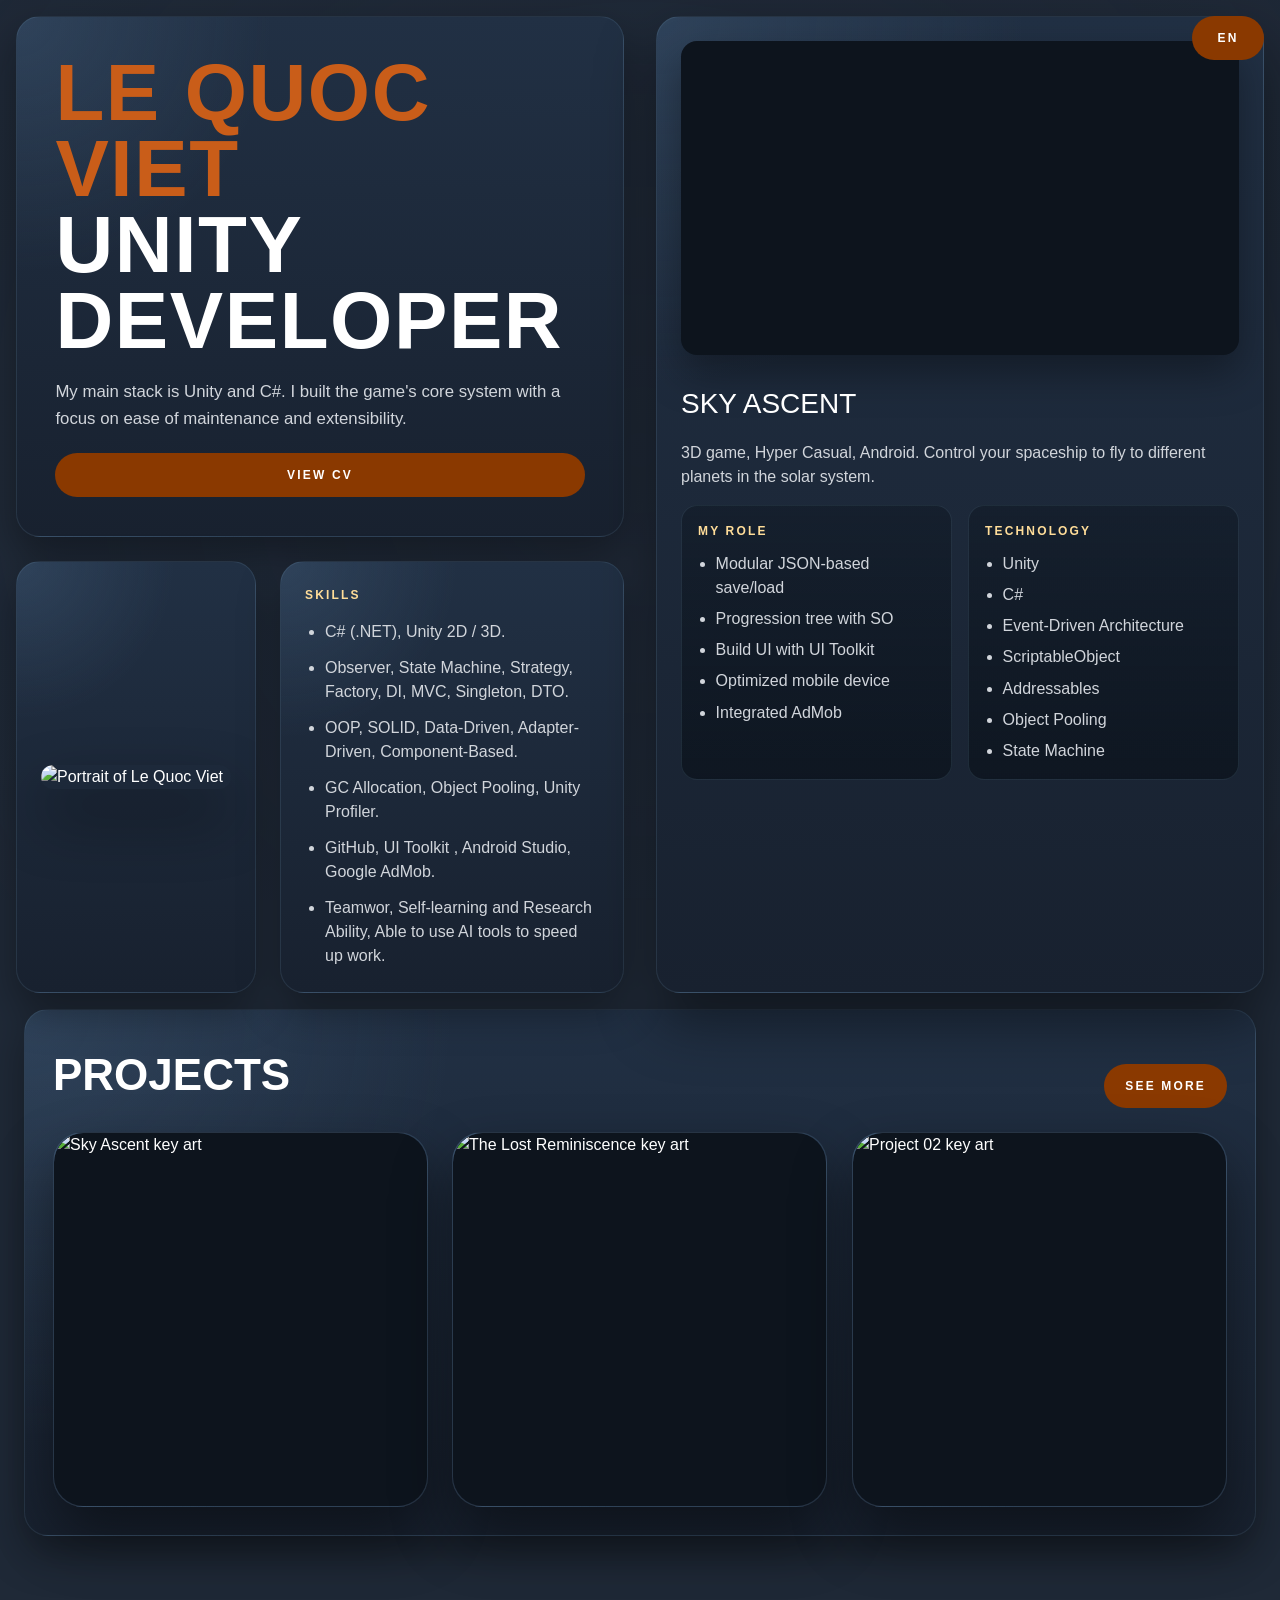
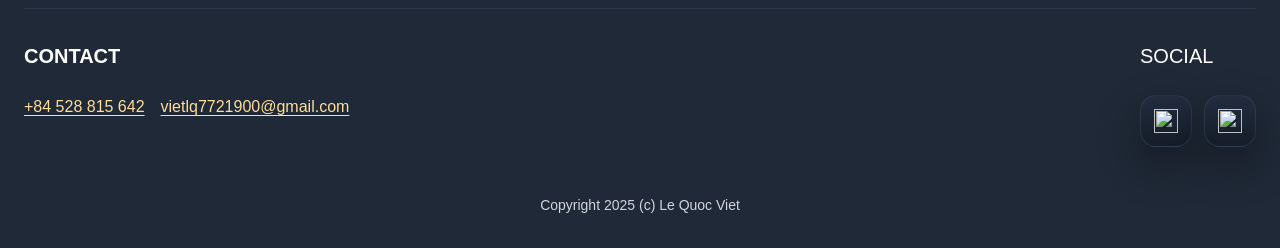
==== commit ef62826c: "update" ====
--- a/index.html
+++ b/index.html
@@ -64,7 +64,7 @@
 
                         <aside class="skills-grid" aria-labelledby="technical-skills-title">
                             <div class="skill-card">
-                                <h2 id="technical-skills-title" class="skill-title" data-i18n="sections.technicalSkills">Technical Skills</h2>
+                                <h2 id="technical-skills-title" class="skill-title" data-i18n="sections.technicalSkills">Skills</h2>
                                 <ul class="skill-list" data-i18n-list="about.skills"></ul>
                             </div>
                         </aside>
--- a/CSS/Index_css/hero.css
+++ b/CSS/Index_css/hero.css
@@ -177,6 +177,7 @@
 
 .popup-content-section {
   display: grid;
+  align-content: start;
   gap: 0.75rem;
   padding: 1rem;
   border: 1px solid var(--panel-border-soft);
@@ -187,16 +188,23 @@
 .popup-content-section h3 {
   margin: 0;
   color: var(--accent-soft);
-  font-size: 1rem;
+  font-size: 0.75rem;
+  font-weight: 700;
+  letter-spacing: 0.18em;
+  text-transform: uppercase;
 }
 
 .popup-content-section ul {
   margin: 0;
-  padding-left: 1.25rem;
+  padding-left: 1.1rem;
+  display: grid;
+  gap: 0.45rem;
+  color: var(--muted);
 }
 
 .popup-content-section li {
   margin: 0;
+  color: var(--muted);
 }
 
 @media (max-width: 960px) {
--- a/CSS/Index_css/project.css
+++ b/CSS/Index_css/project.css
@@ -293,6 +293,7 @@
 
 .info-box {
   display: grid;
+  align-content: start;
   gap: 0.75rem;
   padding: 1rem;
   border: 1px solid var(--panel-border-soft);
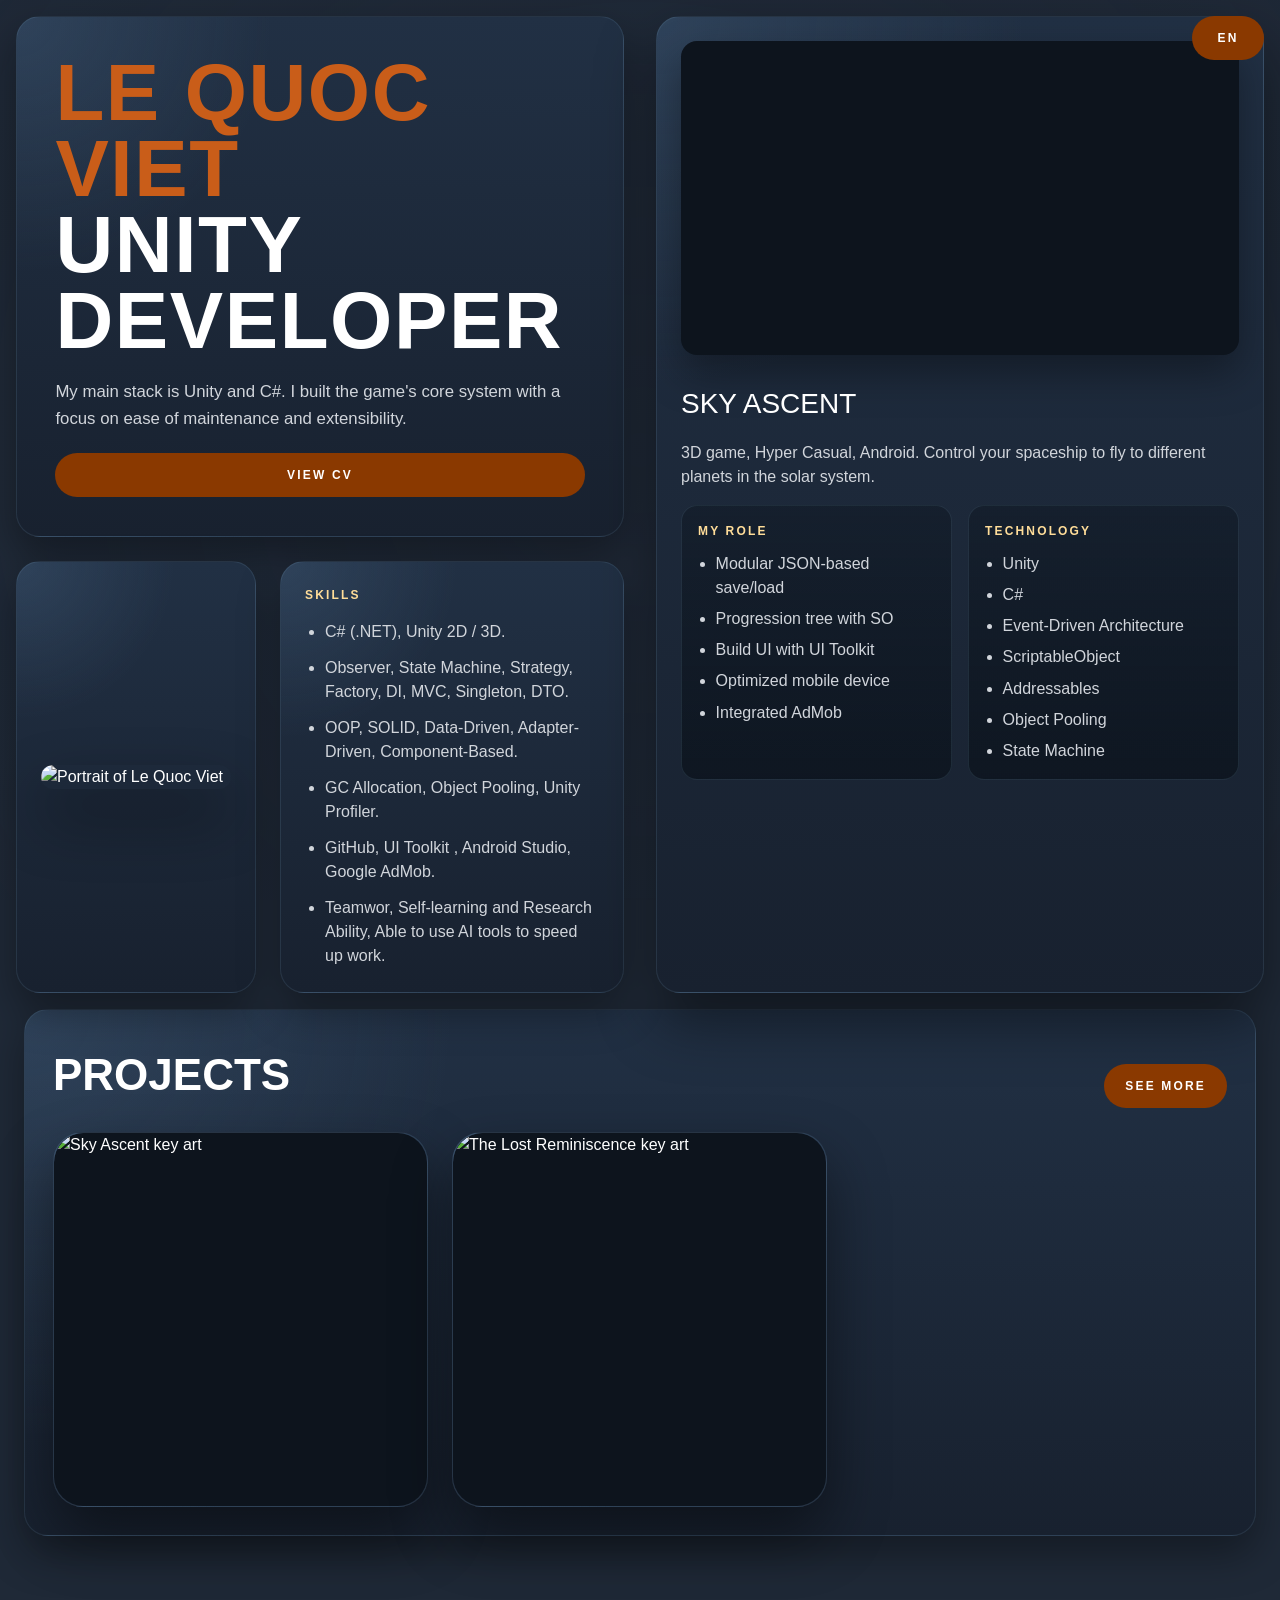
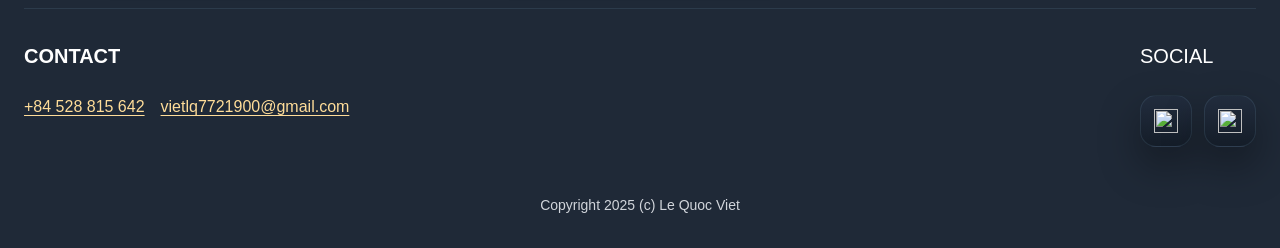
==== commit 46f4bc3a: "fix" ====
--- a/index.html
+++ b/index.html
@@ -168,25 +168,6 @@
                             <p class="project-description"></p>
                         </div>
                     </article>
-
-                    <article
-                        class="project-card"
-                        data-project-entry
-                        data-project-id="project-02"
-                        tabindex="0"
-                        role="button"
-                        aria-controls="project-popup"
-                        aria-haspopup="dialog"
-                    >
-                        <div class="project-card-media">
-                            <img class="project-cover" src="" alt="" loading="lazy">
-                        </div>
-
-                        <div class="project-card-content">
-                            <h3 class="project-name"></h3>
-                            <p class="project-description"></p>
-                        </div>
-                    </article>
                 </div>
             </div>
         </section>
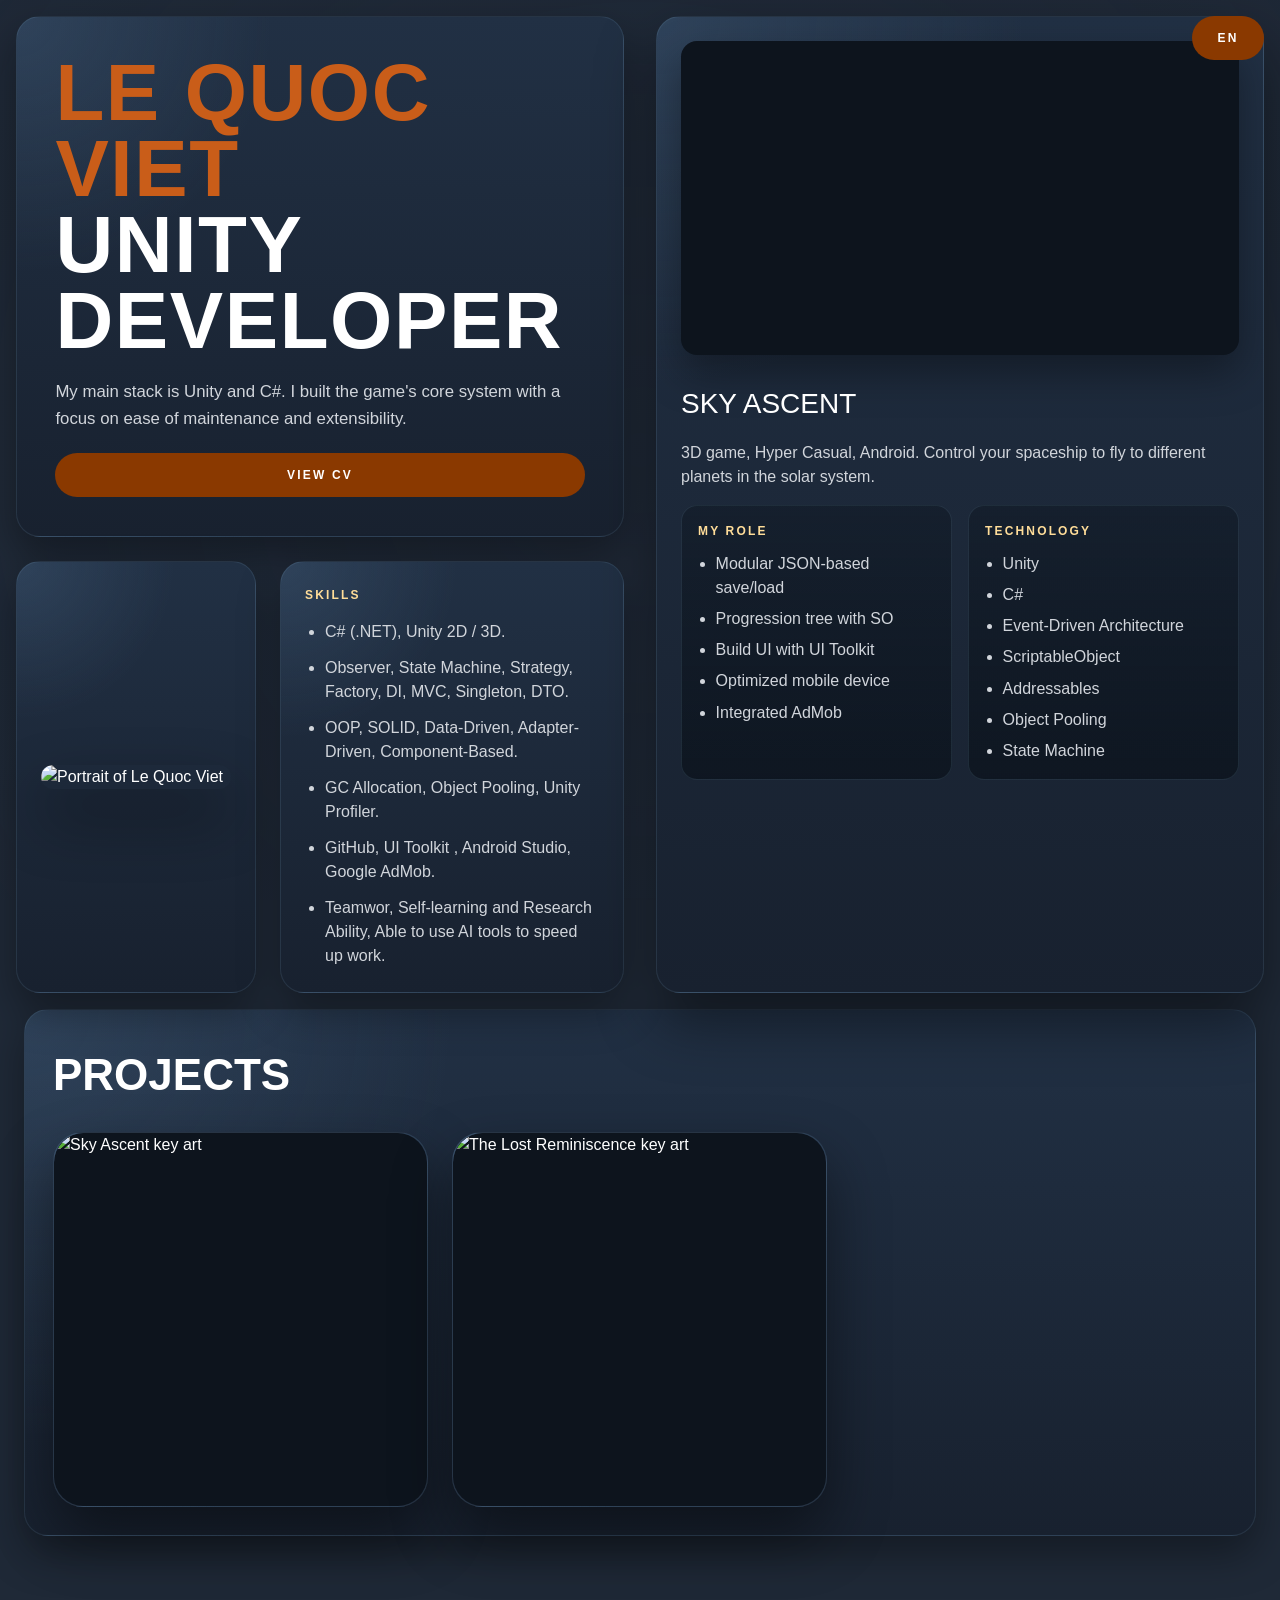
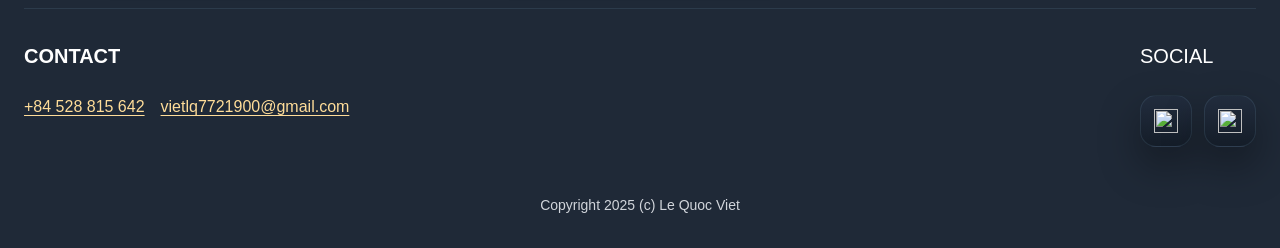
==== commit 1815a690: "fix" ====
--- a/index.html
+++ b/index.html
@@ -127,7 +127,7 @@
 <!--                    <p class="section-label" data-i18n="sections.selectedWork">Selected Work</p>-->
                         <h2 id="projects-title" class="projects-title" data-i18n="sections.projects">Projects</h2>
                     </div>
-                    <a class="btn-project-detail btn-see-more" href="projects.html" data-i18n="buttons.seeMore">See More</a>
+<!--                    <a class="btn-project-detail btn-see-more" href="projects.html" data-i18n="buttons.seeMore">See More</a>-->
                 </div>
 
                 <div class="projects-container">
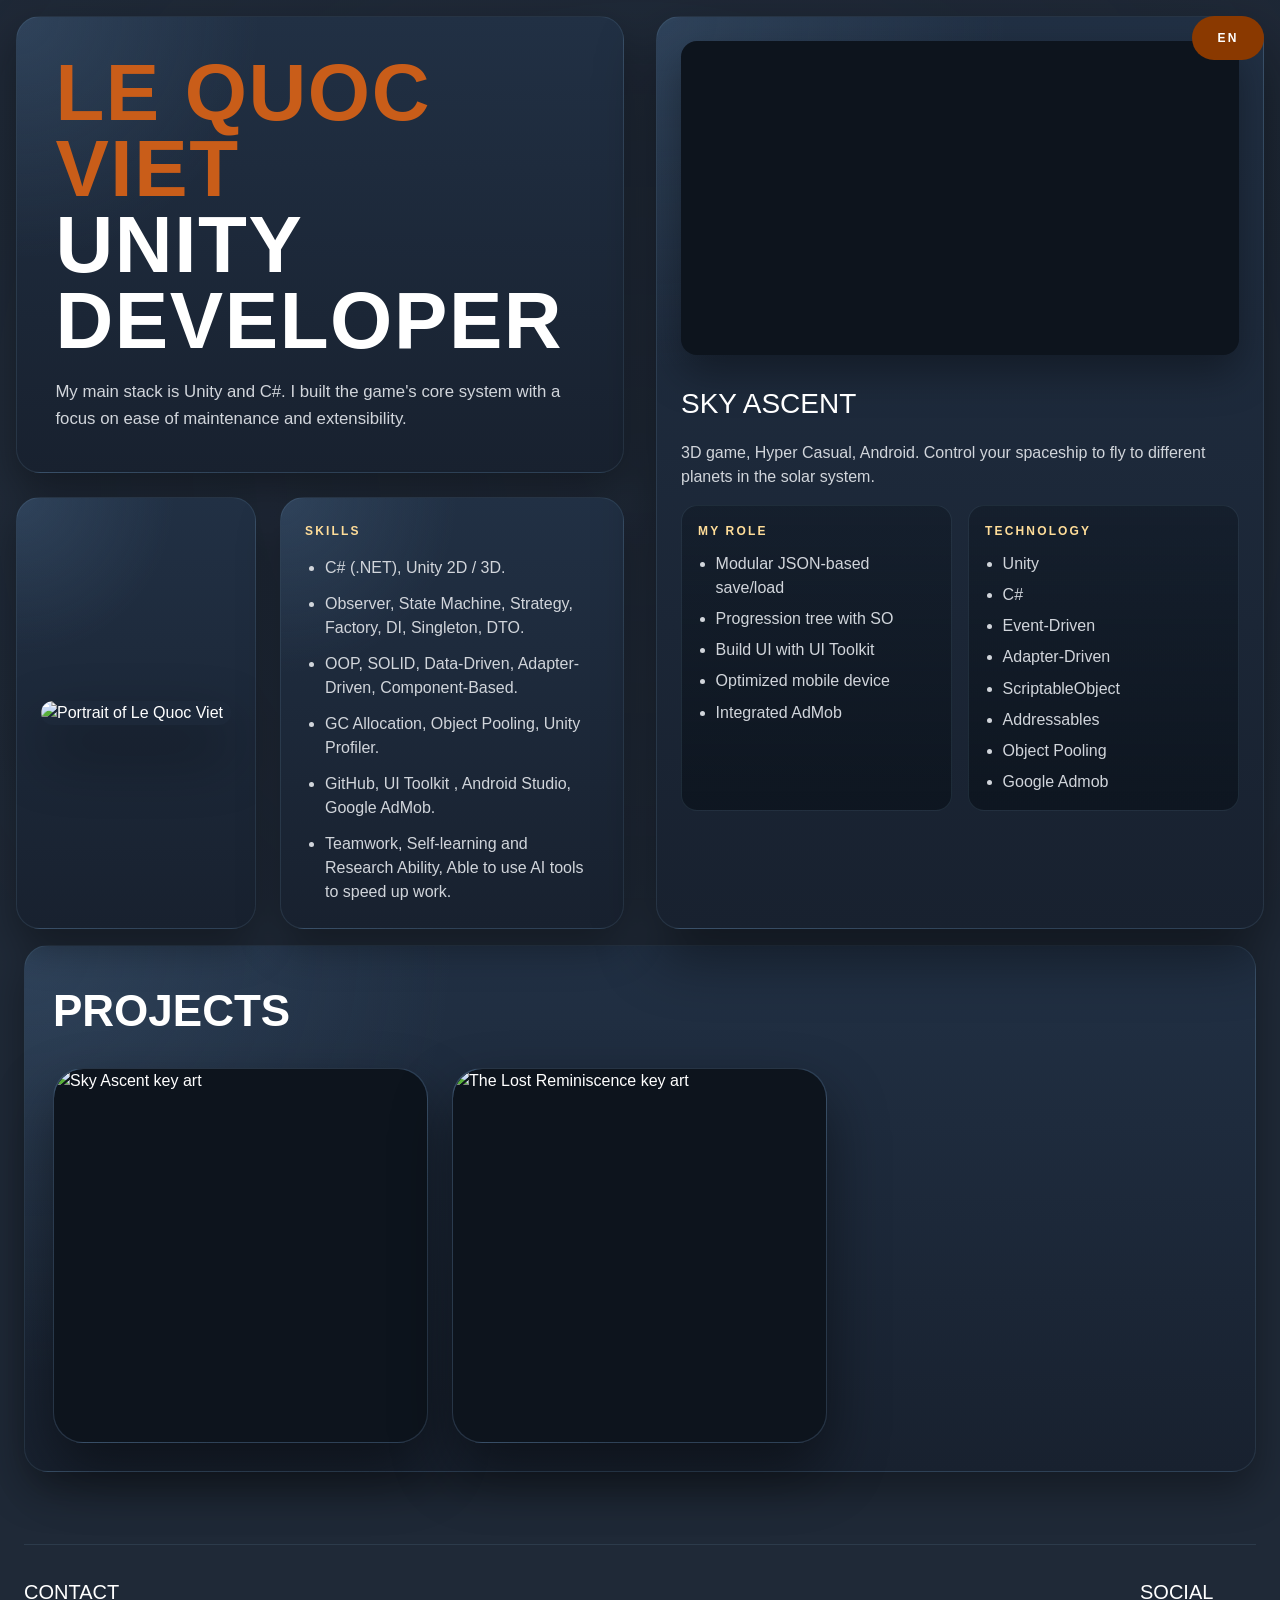
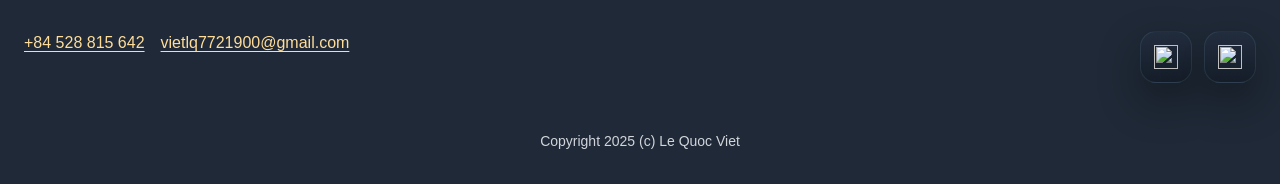
==== commit ca604fac: "fix" ====
--- a/index.html
+++ b/index.html
@@ -39,15 +39,15 @@
                         <span class="hero-role" data-i18n="hero.role">Unity Developer</span>
                     </h1>
                     <p class="hero-summary" data-i18n="about.description">Full stack game developer with Unity and C#.</p>
-                    <a
-                        class="btn-cv"
-                        href="https://drive.google.com/file/d/1YkVPWnd_HZ5ChdLBRm-S3GAMu5Cd_nYd/view?usp=drive_link"
-                        target="_blank"
-                        rel="noopener noreferrer"
-                        data-i18n="buttons.viewCv"
-                    >
-                        View CV
-                    </a>
+<!--                    <a-->
+<!--                        class="btn-cv"-->
+<!--                        href="https://drive.google.com/file/d/1YkVPWnd_HZ5ChdLBRm-S3GAMu5Cd_nYd/view?usp=drive_link"-->
+<!--                        target="_blank"-->
+<!--                        rel="noopener noreferrer"-->
+<!--                        data-i18n="buttons.viewCv"-->
+<!--                    >-->
+<!--                        View CV-->
+<!--                    </a>-->
                 </div>
 
                 <div class="hero-panel hero-panel--placeholder">
--- a/CSS/Index_css/body.css
+++ b/CSS/Index_css/body.css
@@ -227,6 +227,10 @@
   text-transform: uppercase;
 }
 
+.footer-contact .footer-title {
+  font-weight: 400;
+}
+
 .footer-info {
   margin: 0;
   color: var(--muted);
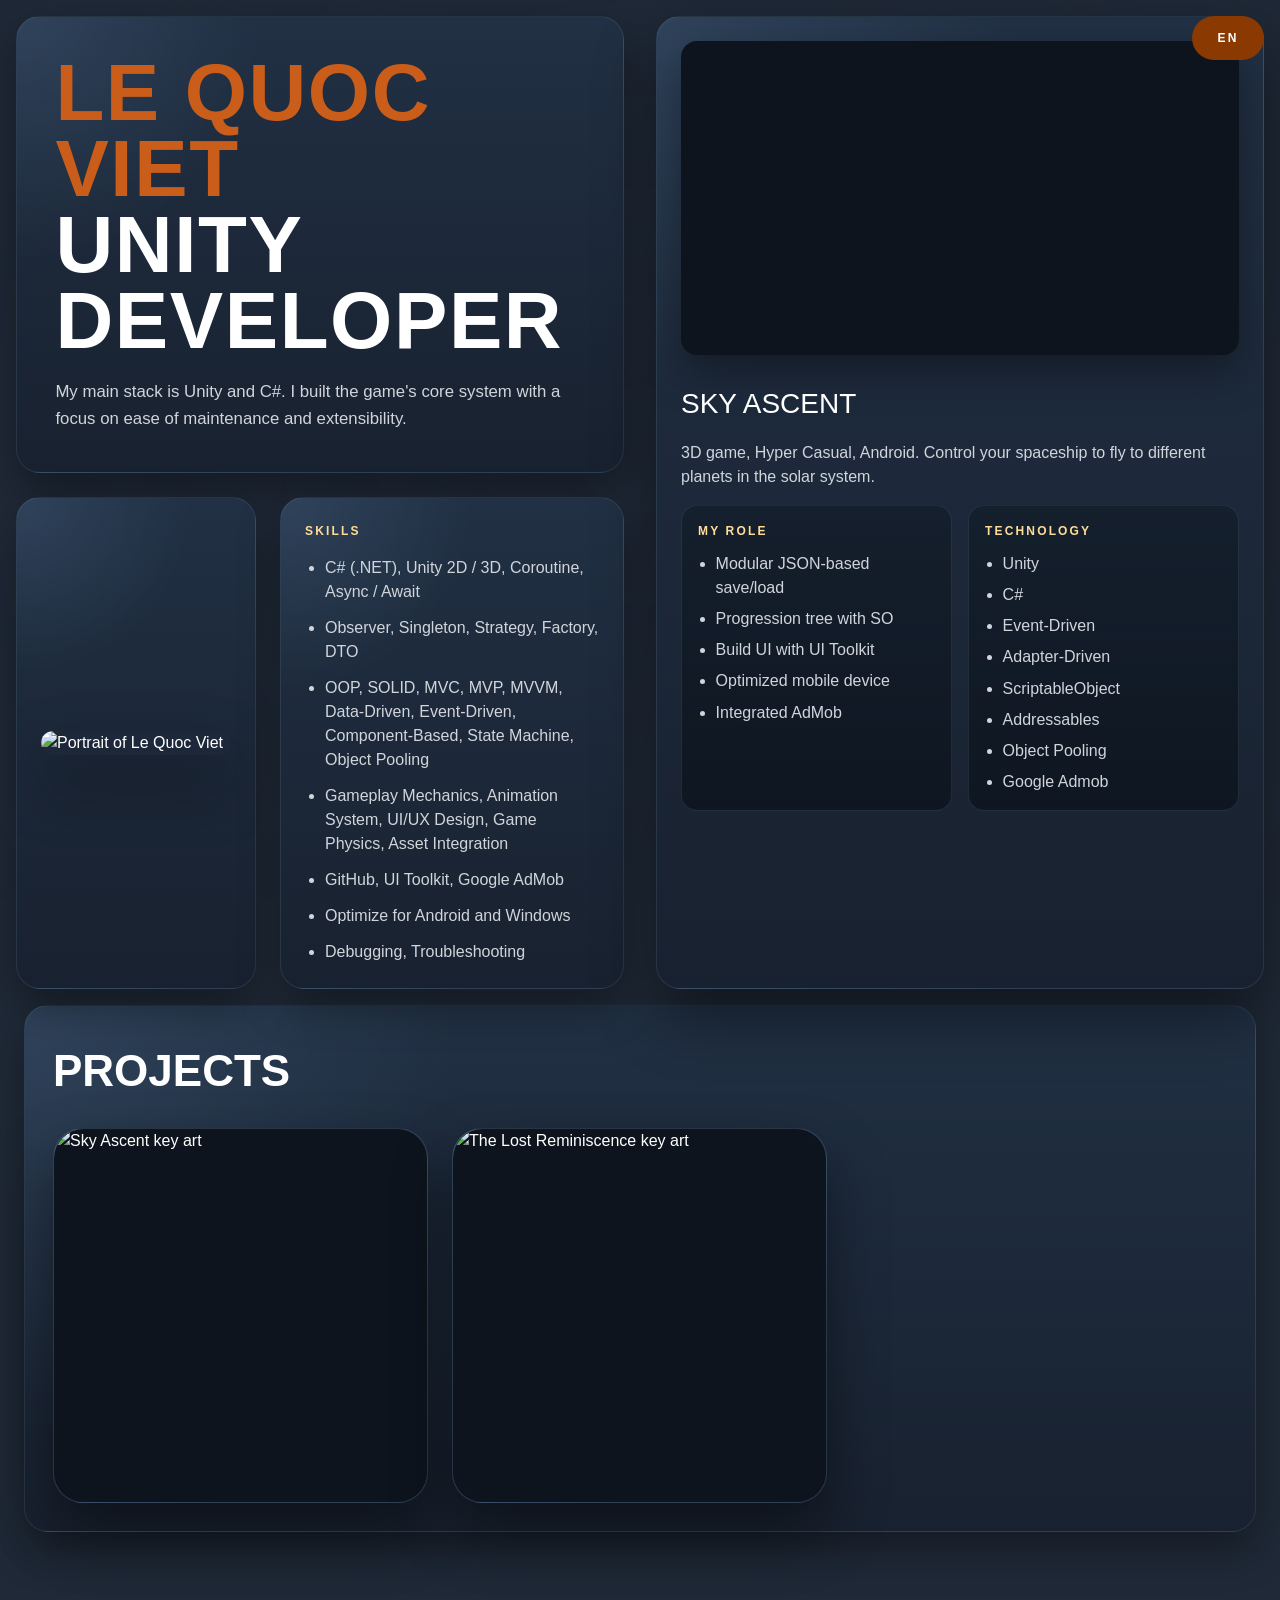
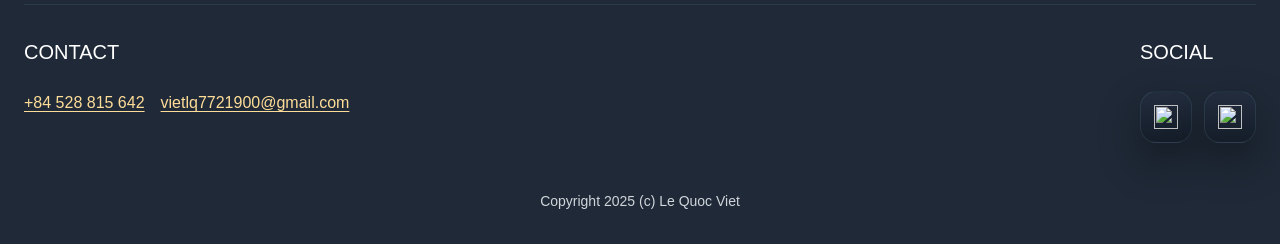
==== commit 867b5598: "a" ====
--- a/index.html
+++ b/index.html
@@ -243,22 +243,22 @@
                     <p class="popup-summary"></p>
 
                     <dl class="popup-meta">
-                        <div class="popup-meta-row" data-meta-row="review">
-                            <dt data-i18n="labels.review">Review</dt>
-                            <dd class="popup-review"></dd>
-                        </div>
+<!--                        <div class="popup-meta-row" data-meta-row="review">-->
+<!--                            <dt data-i18n="labels.review">Review</dt>-->
+<!--                            <dd class="popup-review"></dd>-->
+<!--                        </div>-->
                         <div class="popup-meta-row" data-meta-row="release">
                             <dt data-i18n="labels.release">Release</dt>
                             <dd class="popup-release"></dd>
                         </div>
-                        <div class="popup-meta-row" data-meta-row="developer">
-                            <dt data-i18n="labels.developer">Developer</dt>
-                            <dd class="popup-developer"></dd>
-                        </div>
-                        <div class="popup-meta-row" data-meta-row="publisher">
-                            <dt data-i18n="labels.publisher">Publisher</dt>
-                            <dd class="popup-publisher"></dd>
-                        </div>
+<!--                        <div class="popup-meta-row" data-meta-row="developer">-->
+<!--                            <dt data-i18n="labels.developer">Developer</dt>-->
+<!--                            <dd class="popup-developer"></dd>-->
+<!--                        </div>-->
+<!--                        <div class="popup-meta-row" data-meta-row="publisher">-->
+<!--                            <dt data-i18n="labels.publisher">Publisher</dt>-->
+<!--                            <dd class="popup-publisher"></dd>-->
+<!--                        </div>-->
                     </dl>
 
                     <div class="popup-tags-block">
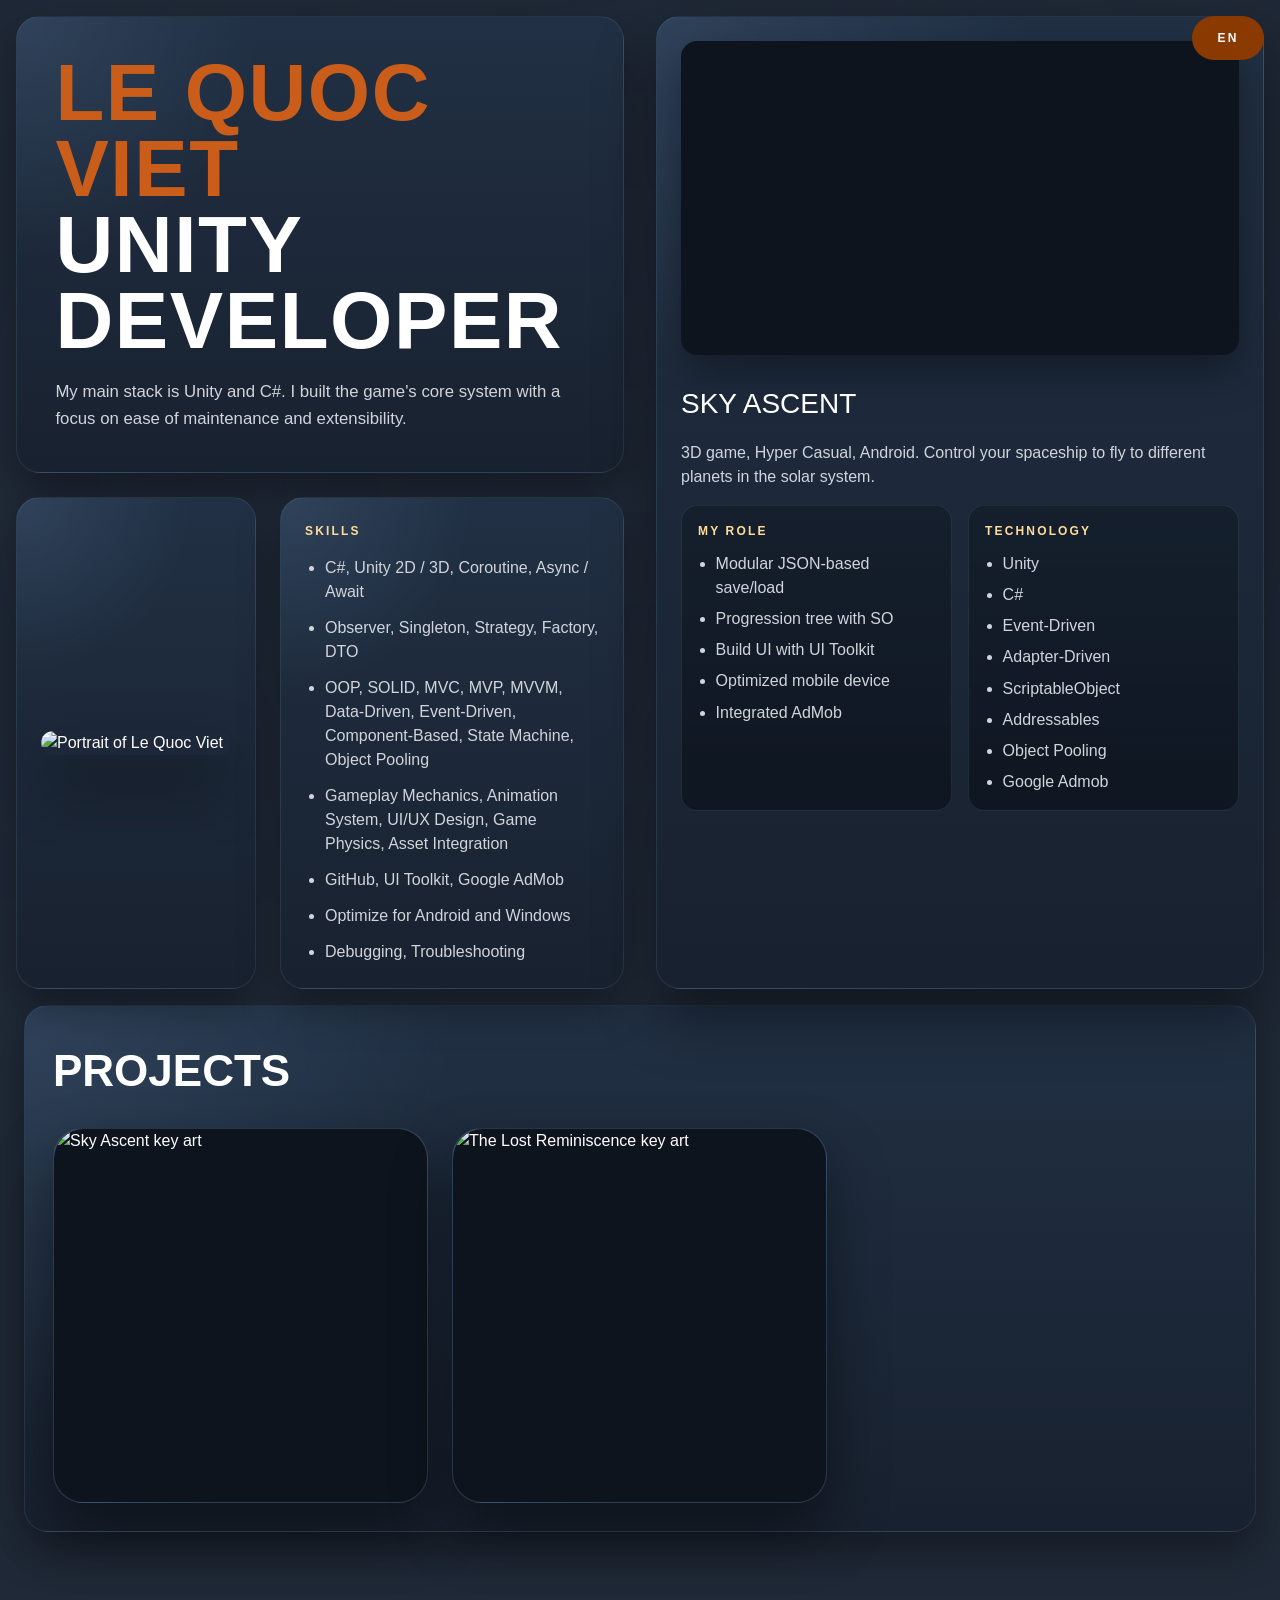
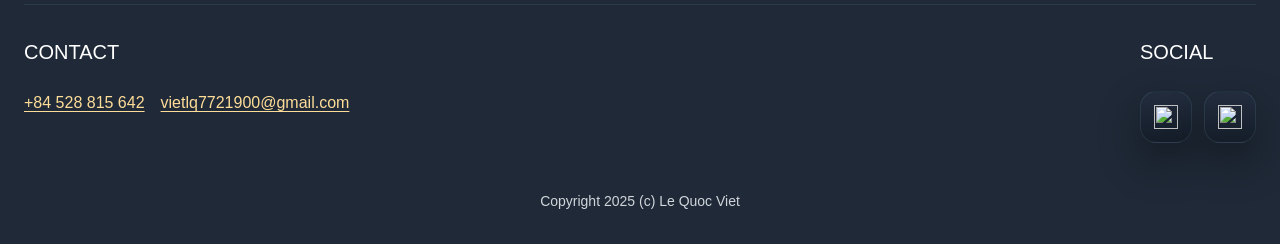
==== commit 83db1901: "Update index.html" ====
--- a/index.html
+++ b/index.html
@@ -5,7 +5,7 @@
     <meta name="viewport" content="width=device-width, initial-scale=1.0">
     <meta
         name="description"
-        content="Portfolio of Le Quoc Viet, a game developer focused on Unity gameplay systems, UI workflows, and performance optimization."
+        content="Portfolio of Le Quoc Viet, a game developer."
     >
     <title>Le Quoc Viet | Game Developer</title>
     <link href="./CSS/Index_css/body.css" rel="stylesheet">
